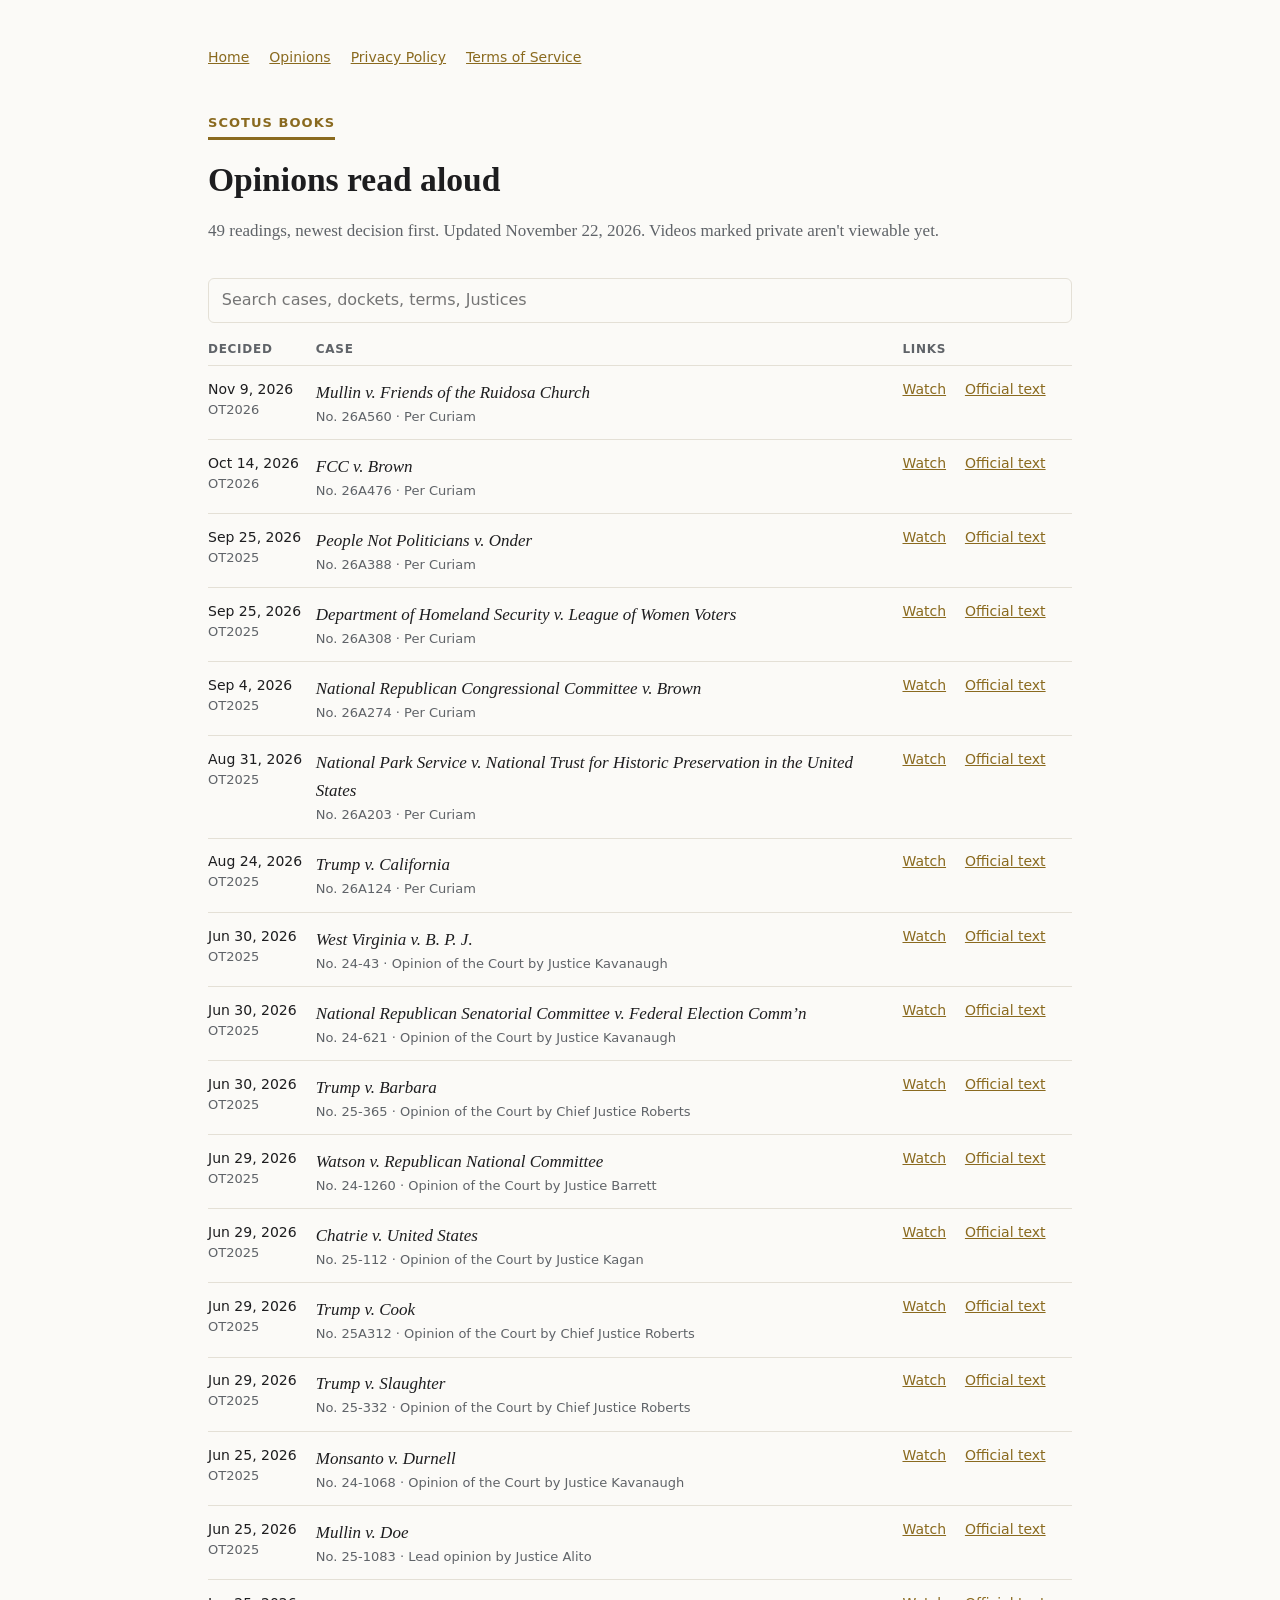
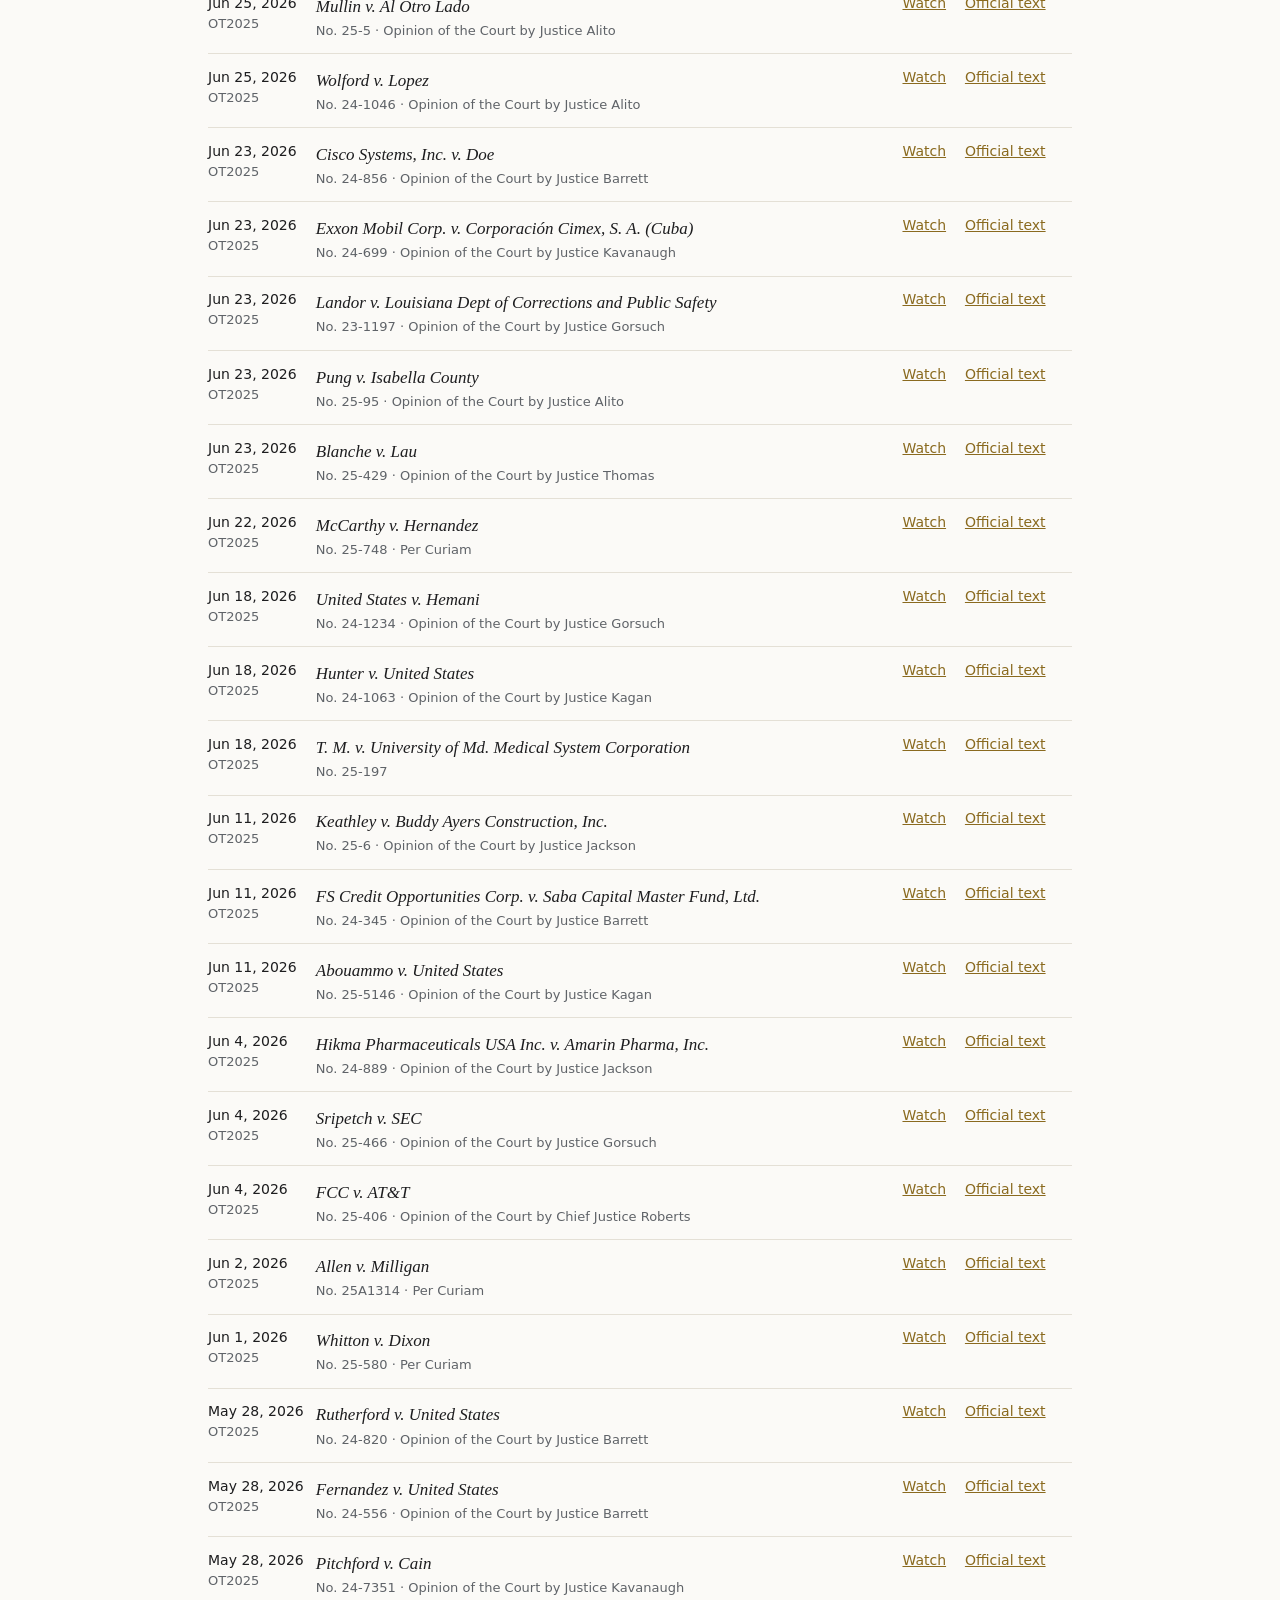
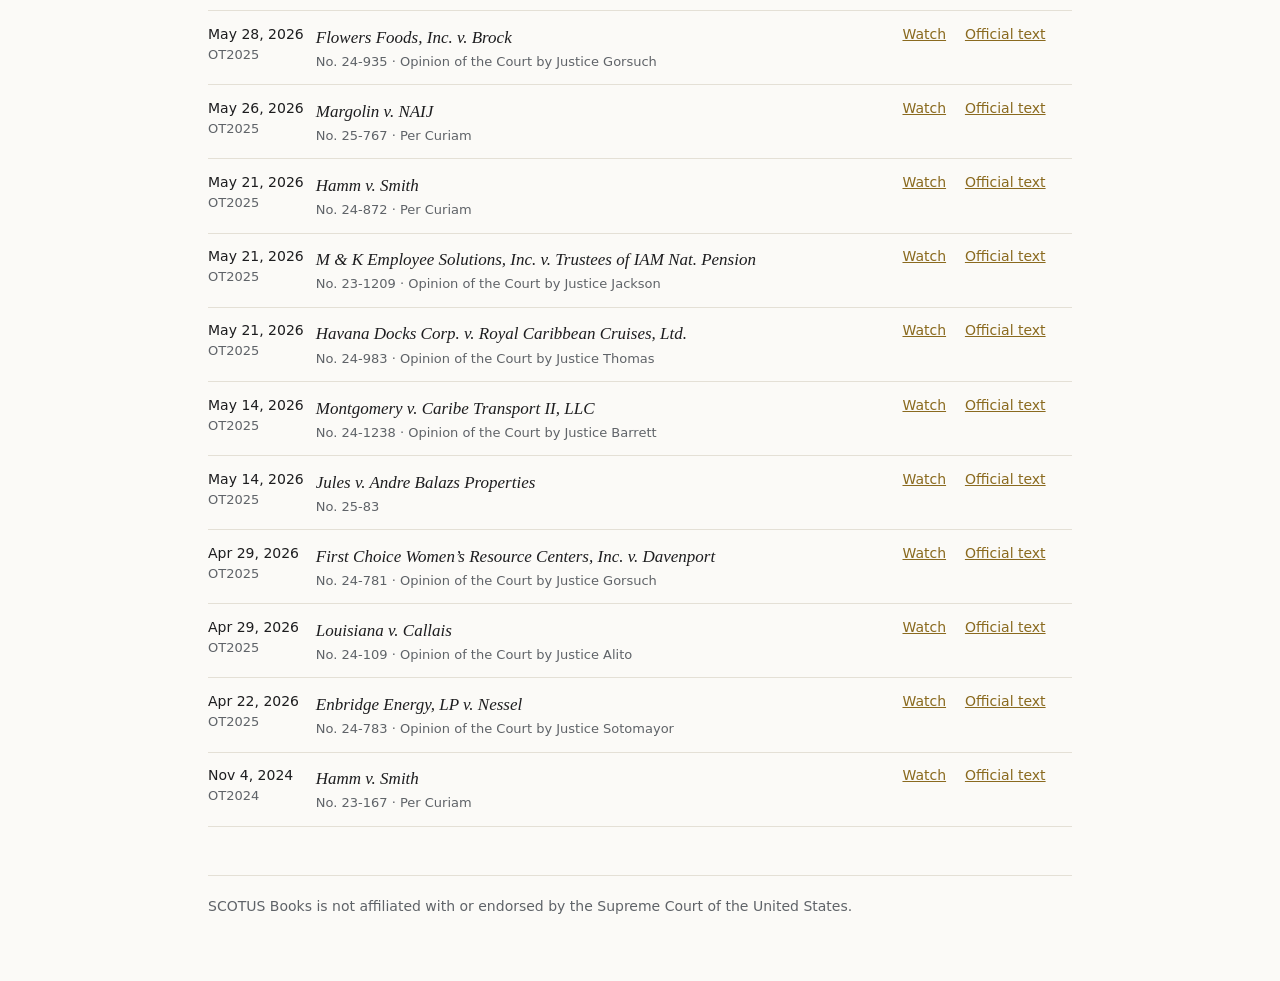
==== docs/opinions.html @ 4647b70d "Update opinions list (2026-11-22)" ====
<!doctype html>
<html lang="en">
<head>
  <meta charset="utf-8">
  <meta name="viewport" content="width=device-width, initial-scale=1">
  <title>Opinions Read Aloud</title>
  <meta name="description" content="Every Supreme Court opinion published as an audio reading, with links to the video and the official text.">
  <link rel="stylesheet" href="style.css">
</head>
<body>
<main class="wide">
  <nav><a href="./">Home</a><a href="opinions.html">Opinions</a><a href="privacy.html">Privacy Policy</a><a href="terms.html">Terms of Service</a></nav>

  <p class="kicker">SCOTUS Books</p>
  <h1>Opinions read aloud</h1>
  <p class="muted">49 readings, newest decision first. Updated November 22, 2026. Videos marked private aren't viewable yet.</p>

  <input id="filter" type="search" placeholder="Search cases, dockets, terms, Justices" aria-label="Search opinions">

  <table id="opinions">
    <thead><tr><th>Decided</th><th>Case</th><th>Links</th></tr></thead>
    <tbody>
      <tr data-search="mullin v. friends of the ruidosa church 26a560 ot2026 610/1 per curiam 2026-11-09">
        <td class="date"><time datetime="2026-11-09">Nov 9, 2026</time><span class="term">OT2026</span></td>
        <td class="case"><span class="name">Mullin v. Friends of the Ruidosa Church</span><span class="meta">No. 26A560 · Per Curiam</span></td>
        <td class="links"><a href="https://youtu.be/Aai7nM_Oc7I">Watch</a> <a href="https://www.supremecourt.gov/opinions/26pdf/26a560_onkq.pdf">Official text</a></td>
      </tr>
      <tr data-search="fcc v. brown 26a476 ot2026 610/1 per curiam 2026-10-14">
        <td class="date"><time datetime="2026-10-14">Oct 14, 2026</time><span class="term">OT2026</span></td>
        <td class="case"><span class="name">FCC v. Brown</span><span class="meta">No. 26A476 · Per Curiam</span></td>
        <td class="links"><a href="https://youtu.be/EfQoSUOuB44">Watch</a> <a href="https://www.supremecourt.gov/opinions/26pdf/26a476_k537.pdf">Official text</a></td>
      </tr>
      <tr data-search="people not politicians v. onder 26a388 ot2025 609/2 per curiam 2026-09-25">
        <td class="date"><time datetime="2026-09-25">Sep 25, 2026</time><span class="term">OT2025</span></td>
        <td class="case"><span class="name">People Not Politicians v. Onder</span><span class="meta">No. 26A388 · Per Curiam</span></td>
        <td class="links"><a href="https://youtu.be/Q2I2RlyWOzI">Watch</a> <a href="https://www.supremecourt.gov/opinions/25pdf/26a388_q86b.pdf">Official text</a></td>
      </tr>
      <tr data-search="department of homeland security v. league of women voters 26a308 ot2025 609/2 per curiam 2026-09-25">
        <td class="date"><time datetime="2026-09-25">Sep 25, 2026</time><span class="term">OT2025</span></td>
        <td class="case"><span class="name">Department of Homeland Security v. League of Women Voters</span><span class="meta">No. 26A308 · Per Curiam</span></td>
        <td class="links"><a href="https://youtu.be/9FZHUWLjnAw">Watch</a> <a href="https://www.supremecourt.gov/opinions/25pdf/26a308_pok0.pdf">Official text</a></td>
      </tr>
      <tr data-search="national republican congressional committee v. brown 26a274 ot2025 609 u.s. 1082 per curiam 2026-09-04">
        <td class="date"><time datetime="2026-09-04">Sep 4, 2026</time><span class="term">OT2025</span></td>
        <td class="case"><span class="name">National Republican Congressional Committee v. Brown</span><span class="meta">No. 26A274 · Per Curiam</span></td>
        <td class="links"><a href="https://youtu.be/LnF0c0RDZUE">Watch</a> <a href="https://www.supremecourt.gov/opinions/25pdf/609us2r71_4h25.pdf">Official text</a></td>
      </tr>
      <tr data-search="national park service v. national trust for historic preservation in the united states 26a203 ot2025 609 u.s. 1068 per curiam 2026-08-31">
        <td class="date"><time datetime="2026-08-31">Aug 31, 2026</time><span class="term">OT2025</span></td>
        <td class="case"><span class="name">National Park Service v. National Trust for Historic Preservation in the United States</span><span class="meta">No. 26A203 · Per Curiam</span></td>
        <td class="links"><a href="https://youtu.be/NryJbGoscpE">Watch</a> <a href="https://www.supremecourt.gov/opinions/25pdf/609us2r70_3e04.pdf">Official text</a></td>
      </tr>
      <tr data-search="trump v. california 26a124 ot2025 609 u.s. 1032 per curiam 2026-08-24">
        <td class="date"><time datetime="2026-08-24">Aug 24, 2026</time><span class="term">OT2025</span></td>
        <td class="case"><span class="name">Trump v. California</span><span class="meta">No. 26A124 · Per Curiam</span></td>
        <td class="links"><a href="https://youtu.be/rbmh0QRz1Ck">Watch</a> <a href="https://www.supremecourt.gov/opinions/25pdf/609us2r69_11o2.pdf">Official text</a></td>
      </tr>
      <tr data-search="west virginia v. b. p. j. 24-43 ot2025 609 u.s. 958 opinion of the court by justice kavanaugh 2026-06-30">
        <td class="date"><time datetime="2026-06-30">Jun 30, 2026</time><span class="term">OT2025</span></td>
        <td class="case"><span class="name">West Virginia v. B. P. J.</span><span class="meta">No. 24-43 · Opinion of the Court by Justice Kavanaugh</span></td>
        <td class="links"><a href="https://youtu.be/MbsThEGVS5g">Watch</a> <a href="https://www.supremecourt.gov/opinions/25pdf/609us2r68_hgci.pdf">Official text</a></td>
      </tr>
      <tr data-search="national republican senatorial committee v. federal election comm’n 24-621 ot2025 609 u.s. 908 opinion of the court by justice kavanaugh 2026-06-30">
        <td class="date"><time datetime="2026-06-30">Jun 30, 2026</time><span class="term">OT2025</span></td>
        <td class="case"><span class="name">National Republican Senatorial Committee v. Federal Election Comm’n</span><span class="meta">No. 24-621 · Opinion of the Court by Justice Kavanaugh</span></td>
        <td class="links"><a href="https://youtu.be/I8WQkRaw2l0">Watch</a> <a href="https://www.supremecourt.gov/opinions/25pdf/609us2r67_g3bi.pdf">Official text</a></td>
      </tr>
      <tr data-search="trump v. barbara 25-365 ot2025 609 u.s. 719 opinion of the court by chief justice roberts 2026-06-30">
        <td class="date"><time datetime="2026-06-30">Jun 30, 2026</time><span class="term">OT2025</span></td>
        <td class="case"><span class="name">Trump v. Barbara</span><span class="meta">No. 25-365 · Opinion of the Court by Chief Justice Roberts</span></td>
        <td class="links"><a href="https://youtu.be/oZZF3S5XCaQ">Watch</a> <a href="https://www.supremecourt.gov/opinions/25pdf/609us2r66_o7kq.pdf">Official text</a></td>
      </tr>
      <tr data-search="watson v. republican national committee 24-1260 ot2025 609 u.s. 672 opinion of the court by justice barrett 2026-06-29">
        <td class="date"><time datetime="2026-06-29">Jun 29, 2026</time><span class="term">OT2025</span></td>
        <td class="case"><span class="name">Watson v. Republican National Committee</span><span class="meta">No. 24-1260 · Opinion of the Court by Justice Barrett</span></td>
        <td class="links"><a href="https://youtu.be/6rjc4pwj4j4">Watch</a> <a href="https://www.supremecourt.gov/opinions/25pdf/609us2r65_g314.pdf">Official text</a></td>
      </tr>
      <tr data-search="chatrie v. united states 25-112 ot2025 609 u.s. 605 opinion of the court by justice kagan 2026-06-29">
        <td class="date"><time datetime="2026-06-29">Jun 29, 2026</time><span class="term">OT2025</span></td>
        <td class="case"><span class="name">Chatrie v. United States</span><span class="meta">No. 25-112 · Opinion of the Court by Justice Kagan</span></td>
        <td class="links"><a href="https://youtu.be/yuFKiR3M9ZA">Watch</a> <a href="https://www.supremecourt.gov/opinions/25pdf/609us2r64_7mio.pdf">Official text</a></td>
      </tr>
      <tr data-search="trump v. cook 25a312 ot2025 609 u.s. 528 opinion of the court by chief justice roberts 2026-06-29">
        <td class="date"><time datetime="2026-06-29">Jun 29, 2026</time><span class="term">OT2025</span></td>
        <td class="case"><span class="name">Trump v. Cook</span><span class="meta">No. 25A312 · Opinion of the Court by Chief Justice Roberts</span></td>
        <td class="links"><a href="https://youtu.be/OXmI9TuE4Xs">Watch</a> <a href="https://www.supremecourt.gov/opinions/25pdf/609us2r63_e2pg.pdf">Official text</a></td>
      </tr>
      <tr data-search="trump v. slaughter 25-332 ot2025 609 u.s. 422 opinion of the court by chief justice roberts 2026-06-29">
        <td class="date"><time datetime="2026-06-29">Jun 29, 2026</time><span class="term">OT2025</span></td>
        <td class="case"><span class="name">Trump v. Slaughter</span><span class="meta">No. 25-332 · Opinion of the Court by Chief Justice Roberts</span></td>
        <td class="links"><a href="https://youtu.be/hicDVevrNSE">Watch</a> <a href="https://www.supremecourt.gov/opinions/25pdf/609us2r62_g314.pdf">Official text</a></td>
      </tr>
      <tr data-search="monsanto v. durnell 24-1068 ot2025 609 u.s. 371 opinion of the court by justice kavanaugh 2026-06-25">
        <td class="date"><time datetime="2026-06-25">Jun 25, 2026</time><span class="term">OT2025</span></td>
        <td class="case"><span class="name">Monsanto v. Durnell</span><span class="meta">No. 24-1068 · Opinion of the Court by Justice Kavanaugh</span></td>
        <td class="links"><a href="https://youtu.be/OLQJXNUkPns">Watch</a> <a href="https://www.supremecourt.gov/opinions/25pdf/609us1r61_3314.pdf">Official text</a></td>
      </tr>
      <tr data-search="mullin v. doe 25-1083 ot2025 609 u.s. 324 lead opinion by justice alito 2026-06-25">
        <td class="date"><time datetime="2026-06-25">Jun 25, 2026</time><span class="term">OT2025</span></td>
        <td class="case"><span class="name">Mullin v. Doe</span><span class="meta">No. 25-1083 · Lead opinion by Justice Alito</span></td>
        <td class="links"><a href="https://youtu.be/V47eWHy1IqU">Watch</a> <a href="https://www.supremecourt.gov/opinions/25pdf/609us1r60_7mip.pdf">Official text</a></td>
      </tr>
      <tr data-search="mullin v. al otro lado 25-5 ot2025 609 u.s. 258 opinion of the court by justice alito 2026-06-25">
        <td class="date"><time datetime="2026-06-25">Jun 25, 2026</time><span class="term">OT2025</span></td>
        <td class="case"><span class="name">Mullin v. Al Otro Lado</span><span class="meta">No. 25-5 · Opinion of the Court by Justice Alito</span></td>
        <td class="links"><a href="https://youtu.be/MFvcVIIYZIw">Watch</a> <a href="https://www.supremecourt.gov/opinions/25pdf/609us1r59_kjfl.pdf">Official text</a></td>
      </tr>
      <tr data-search="wolford v. lopez 24-1046 ot2025 609 u.s. 185 opinion of the court by justice alito 2026-06-25">
        <td class="date"><time datetime="2026-06-25">Jun 25, 2026</time><span class="term">OT2025</span></td>
        <td class="case"><span class="name">Wolford v. Lopez</span><span class="meta">No. 24-1046 · Opinion of the Court by Justice Alito</span></td>
        <td class="links"><a href="https://youtu.be/bTrY1IVps4g">Watch</a> <a href="https://www.supremecourt.gov/opinions/25pdf/609us1r58_a8cf.pdf">Official text</a></td>
      </tr>
      <tr data-search="cisco systems, inc. v. doe 24-856 ot2025 609 u.s. 141 opinion of the court by justice barrett 2026-06-23">
        <td class="date"><time datetime="2026-06-23">Jun 23, 2026</time><span class="term">OT2025</span></td>
        <td class="case"><span class="name">Cisco Systems, Inc. v. Doe</span><span class="meta">No. 24-856 · Opinion of the Court by Justice Barrett</span></td>
        <td class="links"><a href="https://youtu.be/Hdx4ljJsccg">Watch</a> <a href="https://www.supremecourt.gov/opinions/25pdf/609us1r57_db8e.pdf">Official text</a></td>
      </tr>
      <tr data-search="exxon mobil corp. v. corporación cimex, s. a. (cuba) 24-699 ot2025 609 u.s. 108 opinion of the court by justice kavanaugh 2026-06-23">
        <td class="date"><time datetime="2026-06-23">Jun 23, 2026</time><span class="term">OT2025</span></td>
        <td class="case"><span class="name">Exxon Mobil Corp. v. Corporación Cimex, S. A. (Cuba)</span><span class="meta">No. 24-699 · Opinion of the Court by Justice Kavanaugh</span></td>
        <td class="links"><a href="https://youtu.be/6dJl75MdWeY">Watch</a> <a href="https://www.supremecourt.gov/opinions/25pdf/609us1r56_3e04.pdf">Official text</a></td>
      </tr>
      <tr data-search="landor v. louisiana dept of corrections and public safety 23-1197 ot2025 609 u.s. 59 opinion of the court by justice gorsuch 2026-06-23">
        <td class="date"><time datetime="2026-06-23">Jun 23, 2026</time><span class="term">OT2025</span></td>
        <td class="case"><span class="name">Landor v. Louisiana Dept of Corrections and Public Safety</span><span class="meta">No. 23-1197 · Opinion of the Court by Justice Gorsuch</span></td>
        <td class="links"><a href="https://youtu.be/8dGxEZwl8TI">Watch</a> <a href="https://www.supremecourt.gov/opinions/25pdf/609us1r55_h315.pdf">Official text</a></td>
      </tr>
      <tr data-search="pung v. isabella county 25-95 ot2025 609 u.s. 30 opinion of the court by justice alito 2026-06-23">
        <td class="date"><time datetime="2026-06-23">Jun 23, 2026</time><span class="term">OT2025</span></td>
        <td class="case"><span class="name">Pung v. Isabella County</span><span class="meta">No. 25-95 · Opinion of the Court by Justice Alito</span></td>
        <td class="links"><a href="https://youtu.be/oOC27tGKTGI">Watch</a> <a href="https://www.supremecourt.gov/opinions/25pdf/609us1r54_d18e.pdf">Official text</a></td>
      </tr>
      <tr data-search="blanche v. lau 25-429 ot2025 609 u.s. 1 opinion of the court by justice thomas 2026-06-23">
        <td class="date"><time datetime="2026-06-23">Jun 23, 2026</time><span class="term">OT2025</span></td>
        <td class="case"><span class="name">Blanche v. Lau</span><span class="meta">No. 25-429 · Opinion of the Court by Justice Thomas</span></td>
        <td class="links"><a href="https://youtu.be/9uGRuLi4h9Y">Watch</a> <a href="https://www.supremecourt.gov/opinions/25pdf/609us1r53_i4dk.pdf">Official text</a></td>
      </tr>
      <tr data-search="mccarthy v. hernandez 25-748 ot2025 608 u.s. 809 per curiam 2026-06-22">
        <td class="date"><time datetime="2026-06-22">Jun 22, 2026</time><span class="term">OT2025</span></td>
        <td class="case"><span class="name">McCarthy v. Hernandez</span><span class="meta">No. 25-748 · Per Curiam</span></td>
        <td class="links"><a href="https://youtu.be/zE6LrdT_3Vg">Watch</a> <a href="https://www.supremecourt.gov/opinions/25pdf/608us2r52_k5fm.pdf">Official text</a></td>
      </tr>
      <tr data-search="united states v. hemani 24-1234 ot2025 608 u.s. 772 opinion of the court by justice gorsuch 2026-06-18">
        <td class="date"><time datetime="2026-06-18">Jun 18, 2026</time><span class="term">OT2025</span></td>
        <td class="case"><span class="name">United States v. Hemani</span><span class="meta">No. 24-1234 · Opinion of the Court by Justice Gorsuch</span></td>
        <td class="links"><a href="https://youtu.be/6wGLlPryais">Watch</a> <a href="https://www.supremecourt.gov/opinions/25pdf/608us2r51_k4lo.pdf">Official text</a></td>
      </tr>
      <tr data-search="hunter v. united states 24-1063 ot2025 608 u.s. 713 opinion of the court by justice kagan 2026-06-18">
        <td class="date"><time datetime="2026-06-18">Jun 18, 2026</time><span class="term">OT2025</span></td>
        <td class="case"><span class="name">Hunter v. United States</span><span class="meta">No. 24-1063 · Opinion of the Court by Justice Kagan</span></td>
        <td class="links"><a href="https://youtu.be/tiRw9IVCVVE">Watch</a> <a href="https://www.supremecourt.gov/opinions/25pdf/608us2r50_lkgn.pdf">Official text</a></td>
      </tr>
      <tr data-search="t. m. v. university of md. medical system corporation 25-197 ot2025 608 u.s. 668  2026-06-18">
        <td class="date"><time datetime="2026-06-18">Jun 18, 2026</time><span class="term">OT2025</span></td>
        <td class="case"><span class="name">T. M. v. University of Md. Medical System Corporation</span><span class="meta">No. 25-197</span></td>
        <td class="links"><a href="https://youtu.be/PfYITk61ZrM">Watch</a> <a href="https://www.supremecourt.gov/opinions/25pdf/608us2r49_mlho.pdf">Official text</a></td>
      </tr>
      <tr data-search="keathley v. buddy ayers construction, inc. 25-6 ot2025 608 u.s. 647 opinion of the court by justice jackson 2026-06-11">
        <td class="date"><time datetime="2026-06-11">Jun 11, 2026</time><span class="term">OT2025</span></td>
        <td class="case"><span class="name">Keathley v. Buddy Ayers Construction, Inc.</span><span class="meta">No. 25-6 · Opinion of the Court by Justice Jackson</span></td>
        <td class="links"><a href="https://youtu.be/1dGJo9yx82Q">Watch</a> <a href="https://www.supremecourt.gov/opinions/25pdf/608us2r48_k53m.pdf">Official text</a></td>
      </tr>
      <tr data-search="fs credit opportunities corp. v. saba capital master fund, ltd. 24-345 ot2025 608 u.s. 608 opinion of the court by justice barrett 2026-06-11">
        <td class="date"><time datetime="2026-06-11">Jun 11, 2026</time><span class="term">OT2025</span></td>
        <td class="case"><span class="name">FS Credit Opportunities Corp. v. Saba Capital Master Fund, Ltd.</span><span class="meta">No. 24-345 · Opinion of the Court by Justice Barrett</span></td>
        <td class="links"><a href="https://youtu.be/1H80l6gSlMM">Watch</a> <a href="https://www.supremecourt.gov/opinions/25pdf/608us2r47_m64o.pdf">Official text</a></td>
      </tr>
      <tr data-search="abouammo v. united states 25-5146 ot2025 608 u.s. 597 opinion of the court by justice kagan 2026-06-11">
        <td class="date"><time datetime="2026-06-11">Jun 11, 2026</time><span class="term">OT2025</span></td>
        <td class="case"><span class="name">Abouammo v. United States</span><span class="meta">No. 25-5146 · Opinion of the Court by Justice Kagan</span></td>
        <td class="links"><a href="https://youtu.be/5D7GafnQOrQ">Watch</a> <a href="https://www.supremecourt.gov/opinions/25pdf/608us2r46_2c8f.pdf">Official text</a></td>
      </tr>
      <tr data-search="hikma pharmaceuticals usa inc. v. amarin pharma, inc. 24-889 ot2025 608 u.s. 580 opinion of the court by justice jackson 2026-06-04">
        <td class="date"><time datetime="2026-06-04">Jun 4, 2026</time><span class="term">OT2025</span></td>
        <td class="case"><span class="name">Hikma Pharmaceuticals USA Inc. v. Amarin Pharma, Inc.</span><span class="meta">No. 24-889 · Opinion of the Court by Justice Jackson</span></td>
        <td class="links"><a href="https://youtu.be/ryAtWZRdBuM">Watch</a> <a href="https://www.supremecourt.gov/opinions/25pdf/608us2r45_i4dk.pdf">Official text</a></td>
      </tr>
      <tr data-search="sripetch v. sec 25-466 ot2025 608 u.s. 555 opinion of the court by justice gorsuch 2026-06-04">
        <td class="date"><time datetime="2026-06-04">Jun 4, 2026</time><span class="term">OT2025</span></td>
        <td class="case"><span class="name">Sripetch v. SEC</span><span class="meta">No. 25-466 · Opinion of the Court by Justice Gorsuch</span></td>
        <td class="links"><a href="https://youtu.be/qu2kzanui_I">Watch</a> <a href="https://www.supremecourt.gov/opinions/25pdf/608us2r44_j42l.pdf">Official text</a></td>
      </tr>
      <tr data-search="fcc v. at&amp;t 25-406 ot2025 608 u.s. 531 opinion of the court by chief justice roberts 2026-06-04">
        <td class="date"><time datetime="2026-06-04">Jun 4, 2026</time><span class="term">OT2025</span></td>
        <td class="case"><span class="name">FCC v. AT&amp;T</span><span class="meta">No. 25-406 · Opinion of the Court by Chief Justice Roberts</span></td>
        <td class="links"><a href="https://youtu.be/FgHtmkUUETI">Watch</a> <a href="https://www.supremecourt.gov/opinions/25pdf/608us2r43_m648.pdf">Official text</a></td>
      </tr>
      <tr data-search="allen v. milligan 25a1314 ot2025 608 u.s. 511 per curiam 2026-06-02">
        <td class="date"><time datetime="2026-06-02">Jun 2, 2026</time><span class="term">OT2025</span></td>
        <td class="case"><span class="name">Allen v. Milligan</span><span class="meta">No. 25A1314 · Per Curiam</span></td>
        <td class="links"><a href="https://youtu.be/AuZhmwIH0Zo">Watch</a> <a href="https://www.supremecourt.gov/opinions/25pdf/608us2r42_q8l1.pdf">Official text</a></td>
      </tr>
      <tr data-search="whitton v. dixon 25-580 ot2025 608 u.s. 493 per curiam 2026-06-01">
        <td class="date"><time datetime="2026-06-01">Jun 1, 2026</time><span class="term">OT2025</span></td>
        <td class="case"><span class="name">Whitton v. Dixon</span><span class="meta">No. 25-580 · Per Curiam</span></td>
        <td class="links"><a href="https://youtu.be/w15L_CEfq0k">Watch</a> <a href="https://www.supremecourt.gov/opinions/25pdf/608us2r41_4gc5.pdf">Official text</a></td>
      </tr>
      <tr data-search="rutherford v. united states 24-820 ot2025 608 u.s. 454 opinion of the court by justice barrett 2026-05-28">
        <td class="date"><time datetime="2026-05-28">May 28, 2026</time><span class="term">OT2025</span></td>
        <td class="case"><span class="name">Rutherford v. United States</span><span class="meta">No. 24-820 · Opinion of the Court by Justice Barrett</span></td>
        <td class="links"><a href="https://youtu.be/1iXlchj4bvc">Watch</a> <a href="https://www.supremecourt.gov/opinions/25pdf/608us2r40_o7kq.pdf">Official text</a></td>
      </tr>
      <tr data-search="fernandez v. united states 24-556 ot2025 608 u.s. 411 opinion of the court by justice barrett 2026-05-28">
        <td class="date"><time datetime="2026-05-28">May 28, 2026</time><span class="term">OT2025</span></td>
        <td class="case"><span class="name">Fernandez v. United States</span><span class="meta">No. 24-556 · Opinion of the Court by Justice Barrett</span></td>
        <td class="links"><a href="https://youtu.be/d0qPK4JfI3c">Watch</a> <a href="https://www.supremecourt.gov/opinions/25pdf/608us2r39_5iek.pdf">Official text</a></td>
      </tr>
      <tr data-search="pitchford v. cain 24-7351 ot2025 608 u.s. 391 opinion of the court by justice kavanaugh 2026-05-28">
        <td class="date"><time datetime="2026-05-28">May 28, 2026</time><span class="term">OT2025</span></td>
        <td class="case"><span class="name">Pitchford v. Cain</span><span class="meta">No. 24-7351 · Opinion of the Court by Justice Kavanaugh</span></td>
        <td class="links"><a href="https://youtu.be/PBaTz0K8JcM">Watch</a> <a href="https://www.supremecourt.gov/opinions/25pdf/608us2r38_l53m.pdf">Official text</a></td>
      </tr>
      <tr data-search="flowers foods, inc. v. brock 24-935 ot2025 608 u.s. 380 opinion of the court by justice gorsuch 2026-05-28">
        <td class="date"><time datetime="2026-05-28">May 28, 2026</time><span class="term">OT2025</span></td>
        <td class="case"><span class="name">Flowers Foods, Inc. v. Brock</span><span class="meta">No. 24-935 · Opinion of the Court by Justice Gorsuch</span></td>
        <td class="links"><a href="https://youtu.be/dg5JKdgLvSg">Watch</a> <a href="https://www.supremecourt.gov/opinions/25pdf/608us2r37_i425.pdf">Official text</a></td>
      </tr>
      <tr data-search="margolin v. naij 25-767 ot2025 608 u.s. 339 per curiam 2026-05-26">
        <td class="date"><time datetime="2026-05-26">May 26, 2026</time><span class="term">OT2025</span></td>
        <td class="case"><span class="name">Margolin v. NAIJ</span><span class="meta">No. 25-767 · Per Curiam</span></td>
        <td class="links"><a href="https://youtu.be/rLlHcxetFTg">Watch</a> <a href="https://www.supremecourt.gov/opinions/25pdf/608us1r36_n758.pdf">Official text</a></td>
      </tr>
      <tr data-search="hamm v. smith 24-872 ot2025 608 u.s 278 per curiam 2026-05-21">
        <td class="date"><time datetime="2026-05-21">May 21, 2026</time><span class="term">OT2025</span></td>
        <td class="case"><span class="name">Hamm v. Smith</span><span class="meta">No. 24-872 · Per Curiam</span></td>
        <td class="links"><a href="https://youtu.be/RdQM_rAD0Ww">Watch</a> <a href="https://www.supremecourt.gov/opinions/25pdf/608us1r35_j4el.pdf">Official text</a></td>
      </tr>
      <tr data-search="m &amp; k employee solutions, inc. v. trustees of iam nat. pension 23-1209 ot2025 608 u.s. 264 opinion of the court by justice jackson 2026-05-21">
        <td class="date"><time datetime="2026-05-21">May 21, 2026</time><span class="term">OT2025</span></td>
        <td class="case"><span class="name">M &amp; K Employee Solutions, Inc. v. Trustees of IAM Nat. Pension</span><span class="meta">No. 23-1209 · Opinion of the Court by Justice Jackson</span></td>
        <td class="links"><a href="https://youtu.be/PkS1PVcoPes">Watch</a> <a href="https://www.supremecourt.gov/opinions/25pdf/608us1r34_f2bh.pdf">Official text</a></td>
      </tr>
      <tr data-search="havana docks corp. v. royal caribbean cruises, ltd. 24-983 ot2025 608 u.s. 235 opinion of the court by justice thomas 2026-05-21">
        <td class="date"><time datetime="2026-05-21">May 21, 2026</time><span class="term">OT2025</span></td>
        <td class="case"><span class="name">Havana Docks Corp. v. Royal Caribbean Cruises, Ltd.</span><span class="meta">No. 24-983 · Opinion of the Court by Justice Thomas</span></td>
        <td class="links"><a href="https://youtu.be/0zX_6bK_QEE">Watch</a> <a href="https://www.supremecourt.gov/opinions/25pdf/608us1r33_fcgj.pdf">Official text</a></td>
      </tr>
      <tr data-search="montgomery v. caribe transport ii, llc 24-1238 ot2025 608 u.s. 219 opinion of the court by justice barrett 2026-05-14">
        <td class="date"><time datetime="2026-05-14">May 14, 2026</time><span class="term">OT2025</span></td>
        <td class="case"><span class="name">Montgomery v. Caribe Transport II, LLC</span><span class="meta">No. 24-1238 · Opinion of the Court by Justice Barrett</span></td>
        <td class="links"><a href="https://youtu.be/_oHNI4gA6fc">Watch</a> <a href="https://www.supremecourt.gov/opinions/25pdf/608us1r32_g3bi.pdf">Official text</a></td>
      </tr>
      <tr data-search="jules v. andre balazs properties 25-83 ot2025 608 u.s. 200  2026-05-14">
        <td class="date"><time datetime="2026-05-14">May 14, 2026</time><span class="term">OT2025</span></td>
        <td class="case"><span class="name">Jules v. Andre Balazs Properties</span><span class="meta">No. 25-83</span></td>
        <td class="links"><a href="https://youtu.be/wP4-HXMW_cQ">Watch</a> <a href="https://www.supremecourt.gov/opinions/25pdf/608us1r31_8759.pdf">Official text</a></td>
      </tr>
      <tr data-search="first choice women’s resource centers, inc. v. davenport 24-781 ot2025 608 u.s. 174 opinion of the court by justice gorsuch 2026-04-29">
        <td class="date"><time datetime="2026-04-29">Apr 29, 2026</time><span class="term">OT2025</span></td>
        <td class="case"><span class="name">First Choice Women’s Resource Centers, Inc. v. Davenport</span><span class="meta">No. 24-781 · Opinion of the Court by Justice Gorsuch</span></td>
        <td class="links"><a href="https://youtu.be/YljTHSU0qdU">Watch</a> <a href="https://www.supremecourt.gov/opinions/25pdf/608us1r30_3f14.pdf">Official text</a></td>
      </tr>
      <tr data-search="louisiana v. callais 24-109 ot2025 608 u.s. 85 opinion of the court by justice alito 2026-04-29">
        <td class="date"><time datetime="2026-04-29">Apr 29, 2026</time><span class="term">OT2025</span></td>
        <td class="case"><span class="name">Louisiana v. Callais</span><span class="meta">No. 24-109 · Opinion of the Court by Justice Alito</span></td>
        <td class="links"><a href="https://youtu.be/4ExcRJLcBCo">Watch</a> <a href="https://www.supremecourt.gov/opinions/25pdf/608us1r29_n648.pdf">Official text</a></td>
      </tr>
      <tr data-search="enbridge energy, lp v. nessel 24-783 ot2025 608 u.s. 67 opinion of the court by justice sotomayor 2026-04-22">
        <td class="date"><time datetime="2026-04-22">Apr 22, 2026</time><span class="term">OT2025</span></td>
        <td class="case"><span class="name">Enbridge Energy, LP v. Nessel</span><span class="meta">No. 24-783 · Opinion of the Court by Justice Sotomayor</span></td>
        <td class="links"><a href="https://youtu.be/u8Y-1Q6A9Kw">Watch</a> <a href="https://www.supremecourt.gov/opinions/25pdf/608us1r28_i4dk.pdf">Official text</a></td>
      </tr>
      <tr data-search="hamm v. smith 23-167 ot2024 604 u.s. 1 per curiam 2024-11-04">
        <td class="date"><time datetime="2024-11-04">Nov 4, 2024</time><span class="term">OT2024</span></td>
        <td class="case"><span class="name">Hamm v. Smith</span><span class="meta">No. 23-167 · Per Curiam</span></td>
        <td class="links"><a href="https://youtu.be/jmUTX3gB85s">Watch</a> <a href="https://www.supremecourt.gov/opinions/24pdf/604us1r01_2dq3.pdf">Official text</a></td>
      </tr>
    </tbody>
  </table>
  <p id="none" class="muted" hidden>No opinions match that search.</p>

  <footer>SCOTUS Books is not affiliated with or endorsed by the Supreme Court of the United States.</footer>
</main>
<script>
  const input = document.getElementById("filter");
  const rows = [...document.querySelectorAll("#opinions tbody tr[data-search]")];
  input.addEventListener("input", () => {
    const words = input.value.toLowerCase().split(/\s+/).filter(Boolean);
    let shown = 0;
    for (const row of rows) {
      const hit = words.every(w => row.dataset.search.includes(w));
      row.hidden = !hit;
      shown += hit;
    }
    document.getElementById("none").hidden = shown > 0 || rows.length === 0;
  });
</script>
</body>
</html>
---- docs/style.css ----
:root {
  --bg: #fbfaf7;
  --fg: #1d1d1f;
  --muted: #5f6368;
  --accent: #8a6a1f;
  --rule: #e4e0d6;
}
@media (prefers-color-scheme: dark) {
  :root {
    --bg: #10182b;
    --fg: #f3efe6;
    --muted: #a9b0c0;
    --accent: #c8a24a;
    --rule: #26304a;
  }
}
* { box-sizing: border-box; }
body {
  margin: 0;
  background: var(--bg);
  color: var(--fg);
  font: 17px/1.65 Georgia, "Noto Serif", serif;
}
main { max-width: 42rem; margin: 0 auto; padding: 3rem 16px 4rem; }
nav { font: 14px/1.4 system-ui, sans-serif; margin-bottom: 2.5rem; }
nav a { margin-right: 1.25rem; white-space: nowrap; display: inline-block; }
.kicker {
  font: 600 13px/1 system-ui, sans-serif;
  letter-spacing: .08em;
  text-transform: uppercase;
  color: var(--accent);
  border-bottom: 3px solid var(--accent);
  display: inline-block;
  padding-bottom: .5rem;
  margin: 0 0 1.25rem;
}
h1 { font-size: 2.1rem; line-height: 1.2; margin: 0 0 1rem; }
h2 { font-size: 1.2rem; margin: 2.25rem 0 .5rem; }
p, li { color: var(--fg); }
.muted { color: var(--muted); }
a { color: var(--accent); }
footer {
  margin-top: 3rem;
  padding-top: 1.25rem;
  border-top: 1px solid var(--rule);
  font: 14px/1.5 system-ui, sans-serif;
  color: var(--muted);
}

/* opinions list */
main.wide { max-width: 56rem; }
input[type="search"] {
  width: 100%;
  font: 16px/1.4 system-ui, sans-serif;
  padding: .65rem .8rem;
  margin: 1rem 0 1.25rem;
  color: var(--fg);
  background: transparent;
  border: 1px solid var(--rule);
  border-radius: 6px;
}
input[type="search"]:focus { outline: 2px solid var(--accent); outline-offset: 1px; }
table { width: 100%; border-collapse: collapse; }
th {
  text-align: left;
  font: 600 12px/1 system-ui, sans-serif;
  letter-spacing: .06em;
  text-transform: uppercase;
  color: var(--muted);
  padding: 0 .75rem .6rem 0;
  border-bottom: 1px solid var(--rule);
}
td { padding: .8rem .75rem .8rem 0; border-bottom: 1px solid var(--rule); vertical-align: top; }
td.date { white-space: nowrap; font: 14px/1.5 system-ui, sans-serif; }
td .term, td .meta { display: block; color: var(--muted); font: 13px/1.5 system-ui, sans-serif; }
td .name { font-style: italic; }
td.links { white-space: nowrap; font: 14px/1.5 system-ui, sans-serif; }
td.links a { margin-right: .9rem; }
.badge {
  font: 600 11px/1 system-ui, sans-serif;
  text-transform: uppercase;
  letter-spacing: .05em;
  color: var(--muted);
  border: 1px solid var(--rule);
  border-radius: 4px;
  padding: .15rem .35rem;
  margin: 0 .9rem 0 -.5rem;
}
@media (max-width: 640px) {
  thead { display: none; }
  table, tbody, tr, td { display: block; width: 100%; }
  tr { padding: .8rem 0; border-bottom: 1px solid var(--rule); }
  td { border: 0; padding: .1rem 0; }
  td.date .term { display: inline; margin-left: .5rem; }
  td.links { margin-top: .35rem; }
}
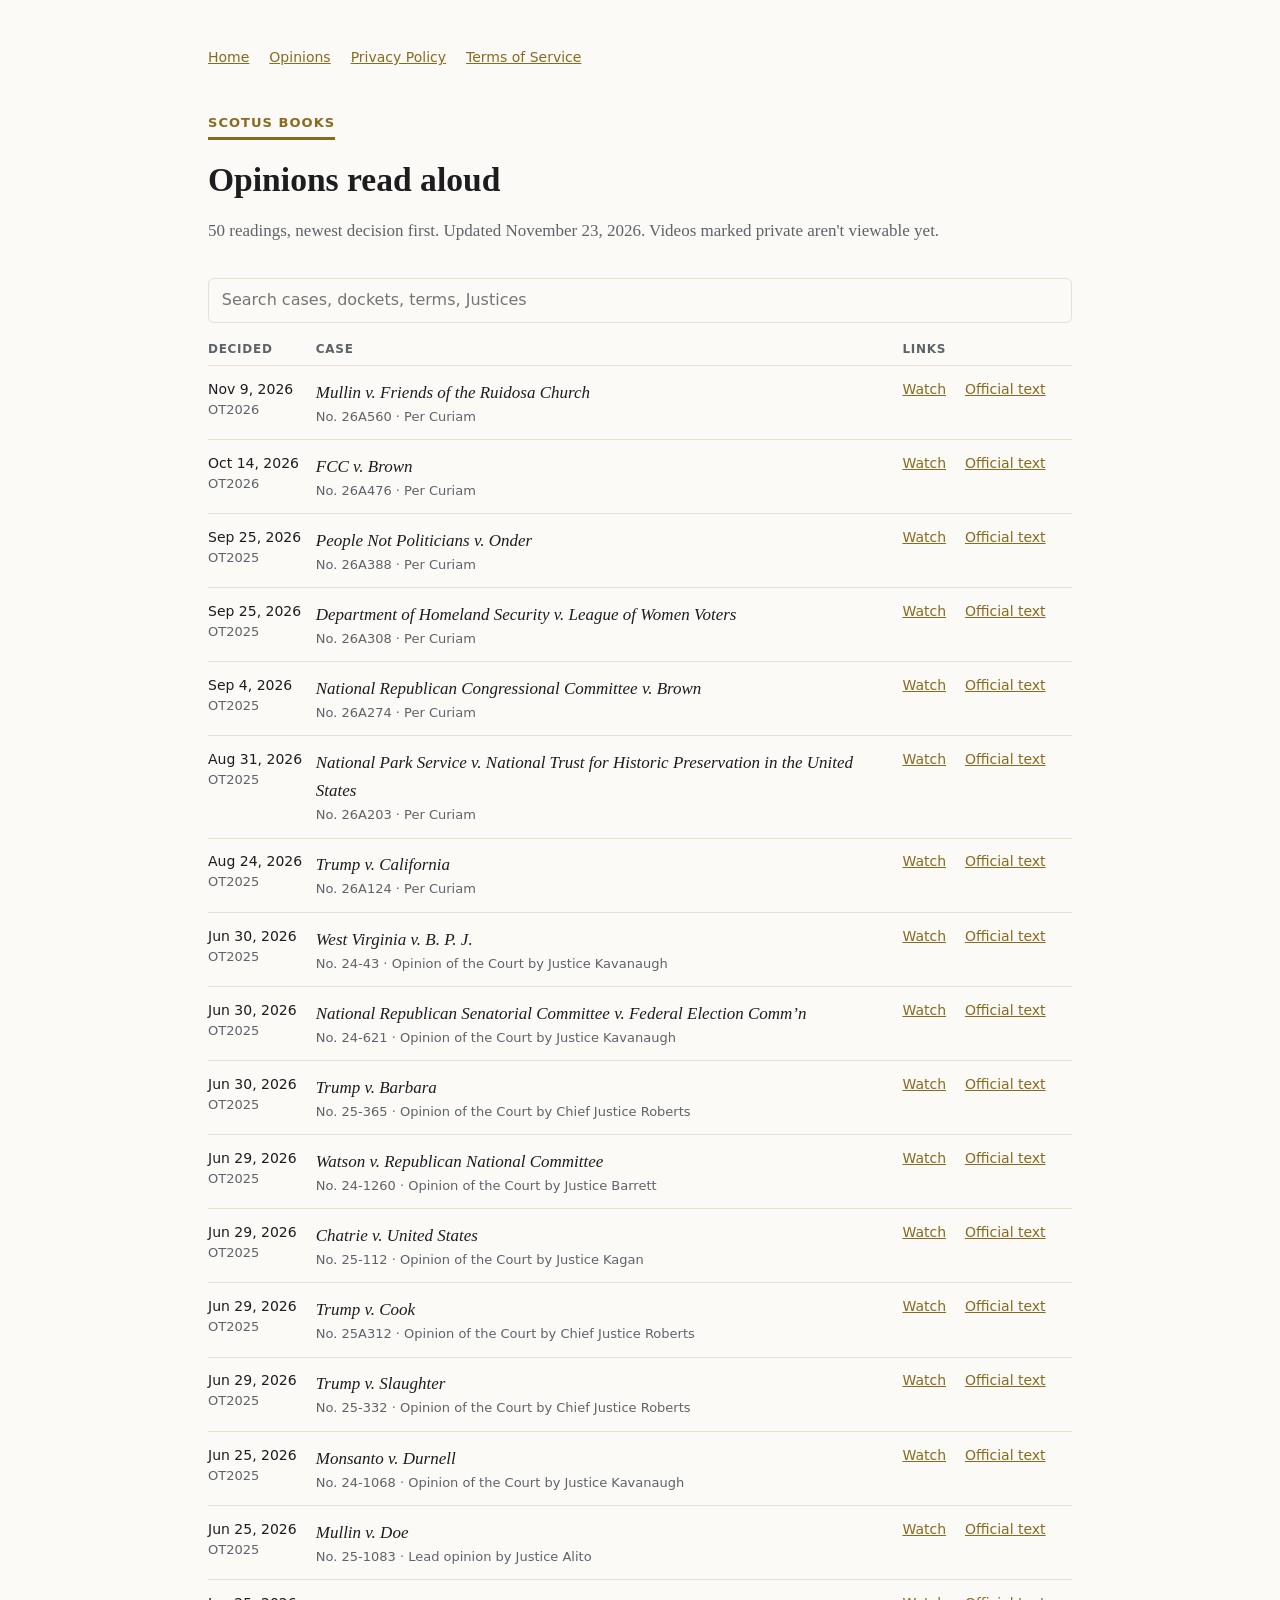
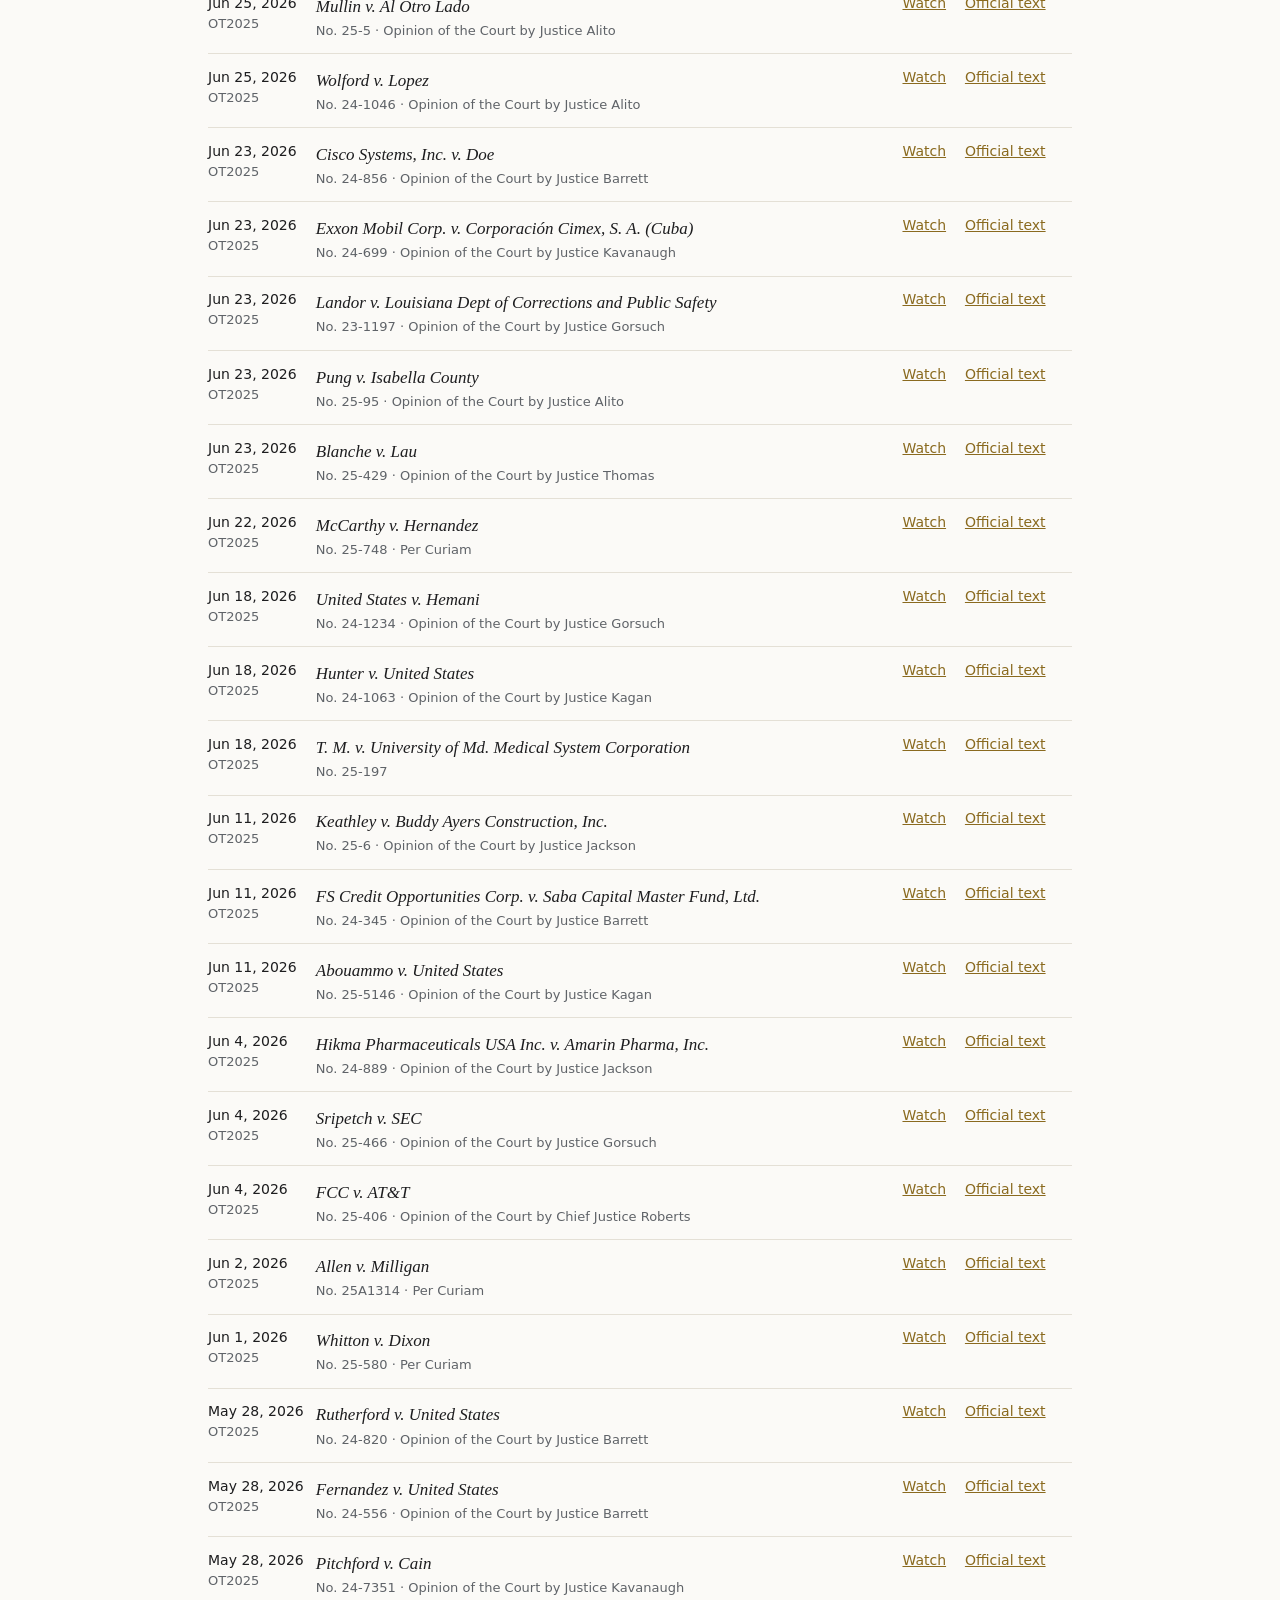
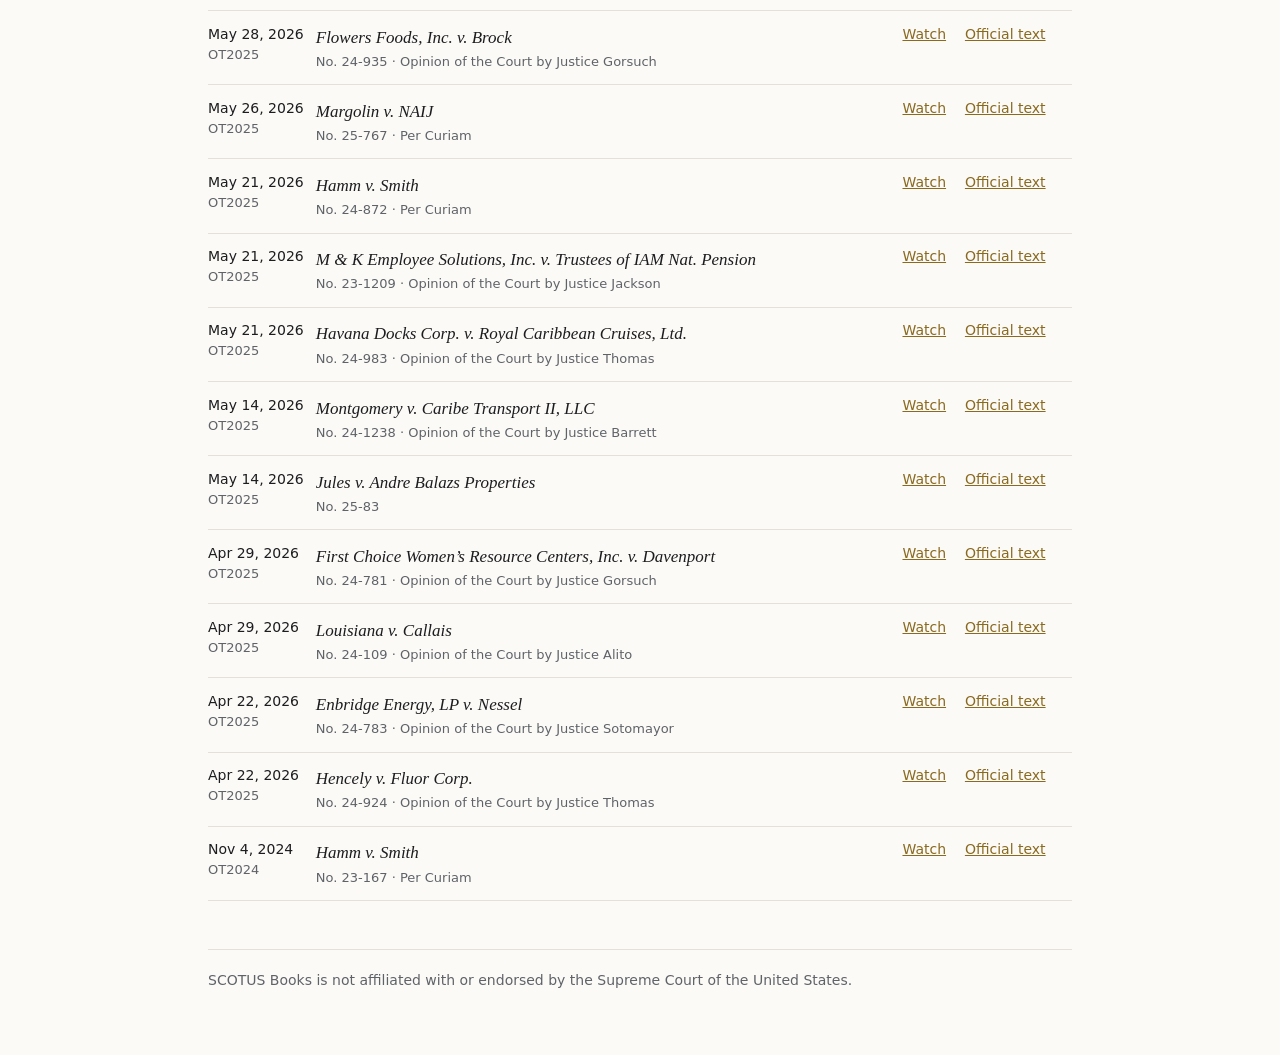
==== commit 1d697894: "Update opinions list (2026-11-23)" ====
--- a/docs/opinions.html
+++ b/docs/opinions.html
@@ -13,7 +13,7 @@
 
   <p class="kicker">SCOTUS Books</p>
   <h1>Opinions read aloud</h1>
-  <p class="muted">49 readings, newest decision first. Updated November 22, 2026. Videos marked private aren't viewable yet.</p>
+  <p class="muted">50 readings, newest decision first. Updated November 23, 2026. Videos marked private aren't viewable yet.</p>
 
   <input id="filter" type="search" placeholder="Search cases, dockets, terms, Justices" aria-label="Search opinions">
 
@@ -259,6 +259,11 @@
         <td class="date"><time datetime="2026-04-22">Apr 22, 2026</time><span class="term">OT2025</span></td>
         <td class="case"><span class="name">Enbridge Energy, LP v. Nessel</span><span class="meta">No. 24-783 · Opinion of the Court by Justice Sotomayor</span></td>
         <td class="links"><a href="https://youtu.be/u8Y-1Q6A9Kw">Watch</a> <a href="https://www.supremecourt.gov/opinions/25pdf/608us1r28_i4dk.pdf">Official text</a></td>
+      </tr>
+      <tr data-search="hencely v. fluor corp. 24-924 ot2025 608 u.s. 31 opinion of the court by justice thomas 2026-04-22">
+        <td class="date"><time datetime="2026-04-22">Apr 22, 2026</time><span class="term">OT2025</span></td>
+        <td class="case"><span class="name">Hencely v. Fluor Corp.</span><span class="meta">No. 24-924 · Opinion of the Court by Justice Thomas</span></td>
+        <td class="links"><a href="https://youtu.be/aCqQwUYn34o">Watch</a> <a href="https://www.supremecourt.gov/opinions/25pdf/608us1r27_bq7c.pdf">Official text</a></td>
       </tr>
       <tr data-search="hamm v. smith 23-167 ot2024 604 u.s. 1 per curiam 2024-11-04">
         <td class="date"><time datetime="2024-11-04">Nov 4, 2024</time><span class="term">OT2024</span></td>
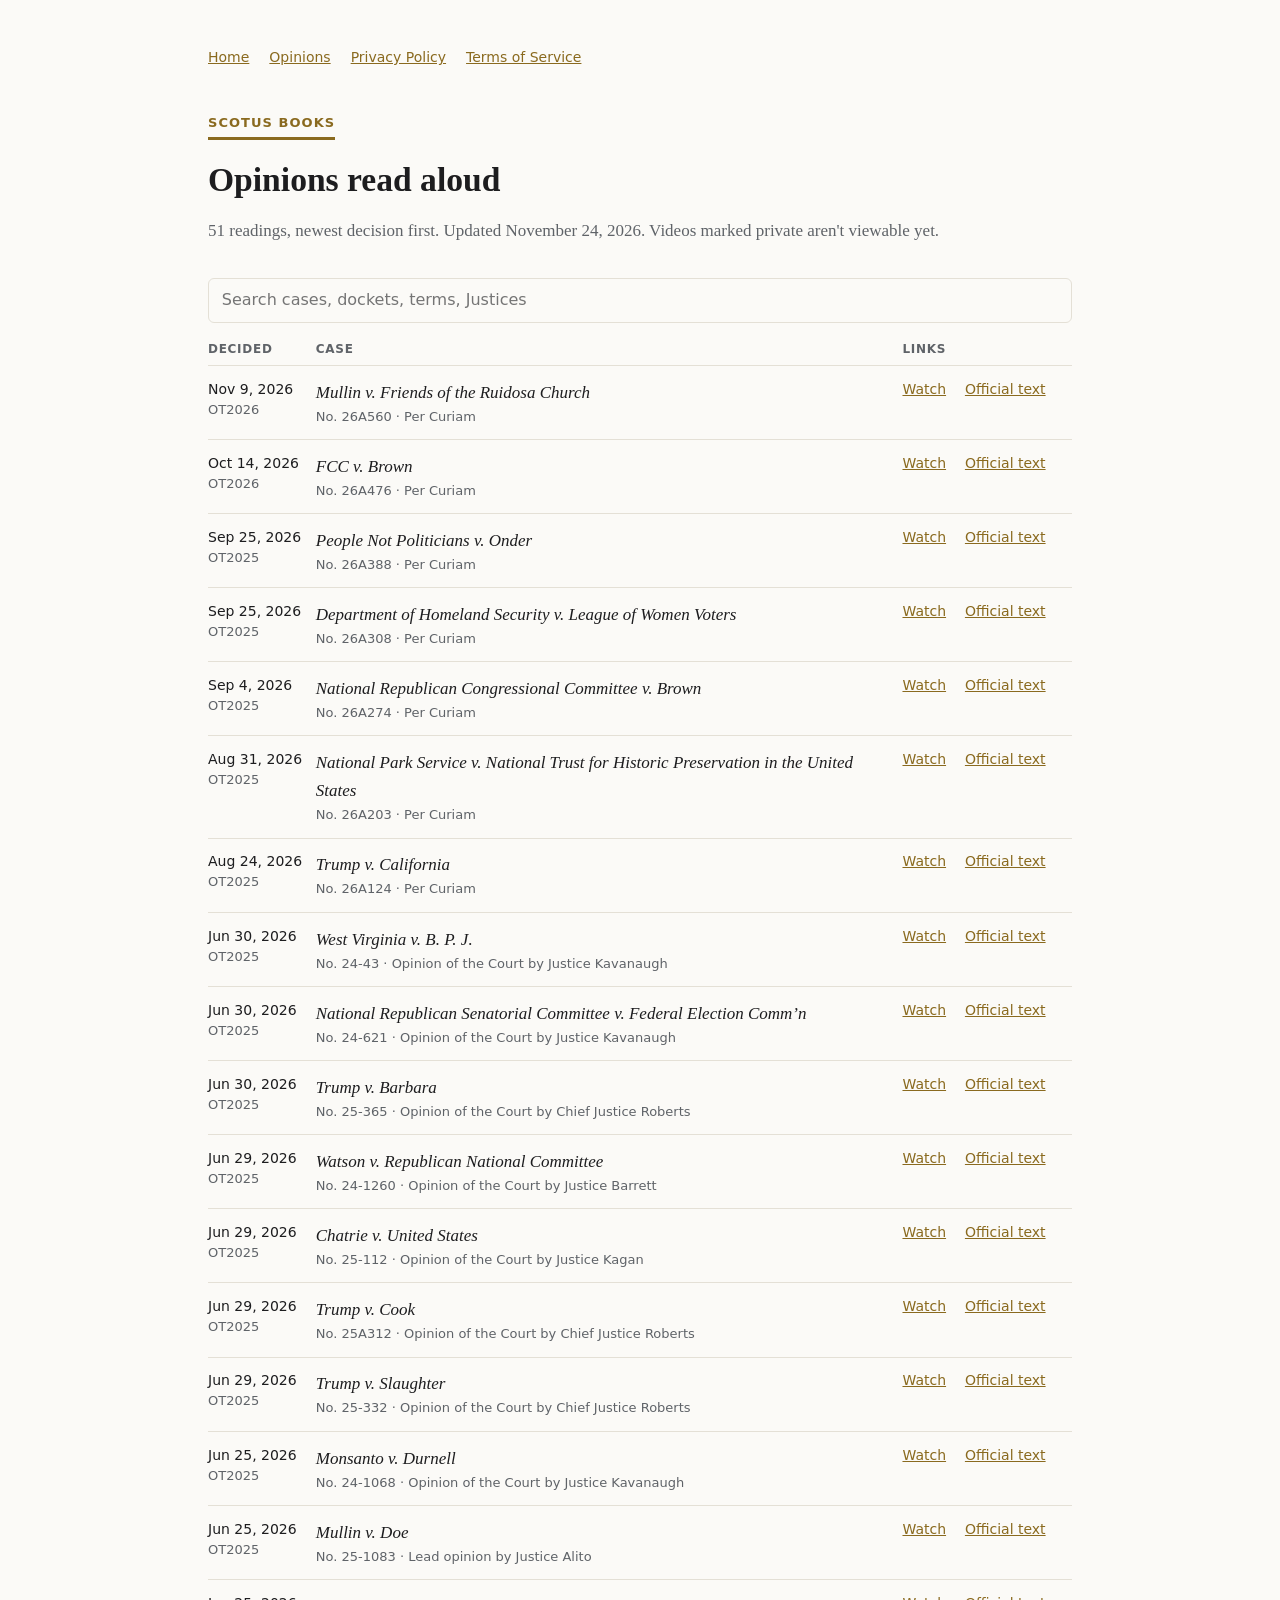
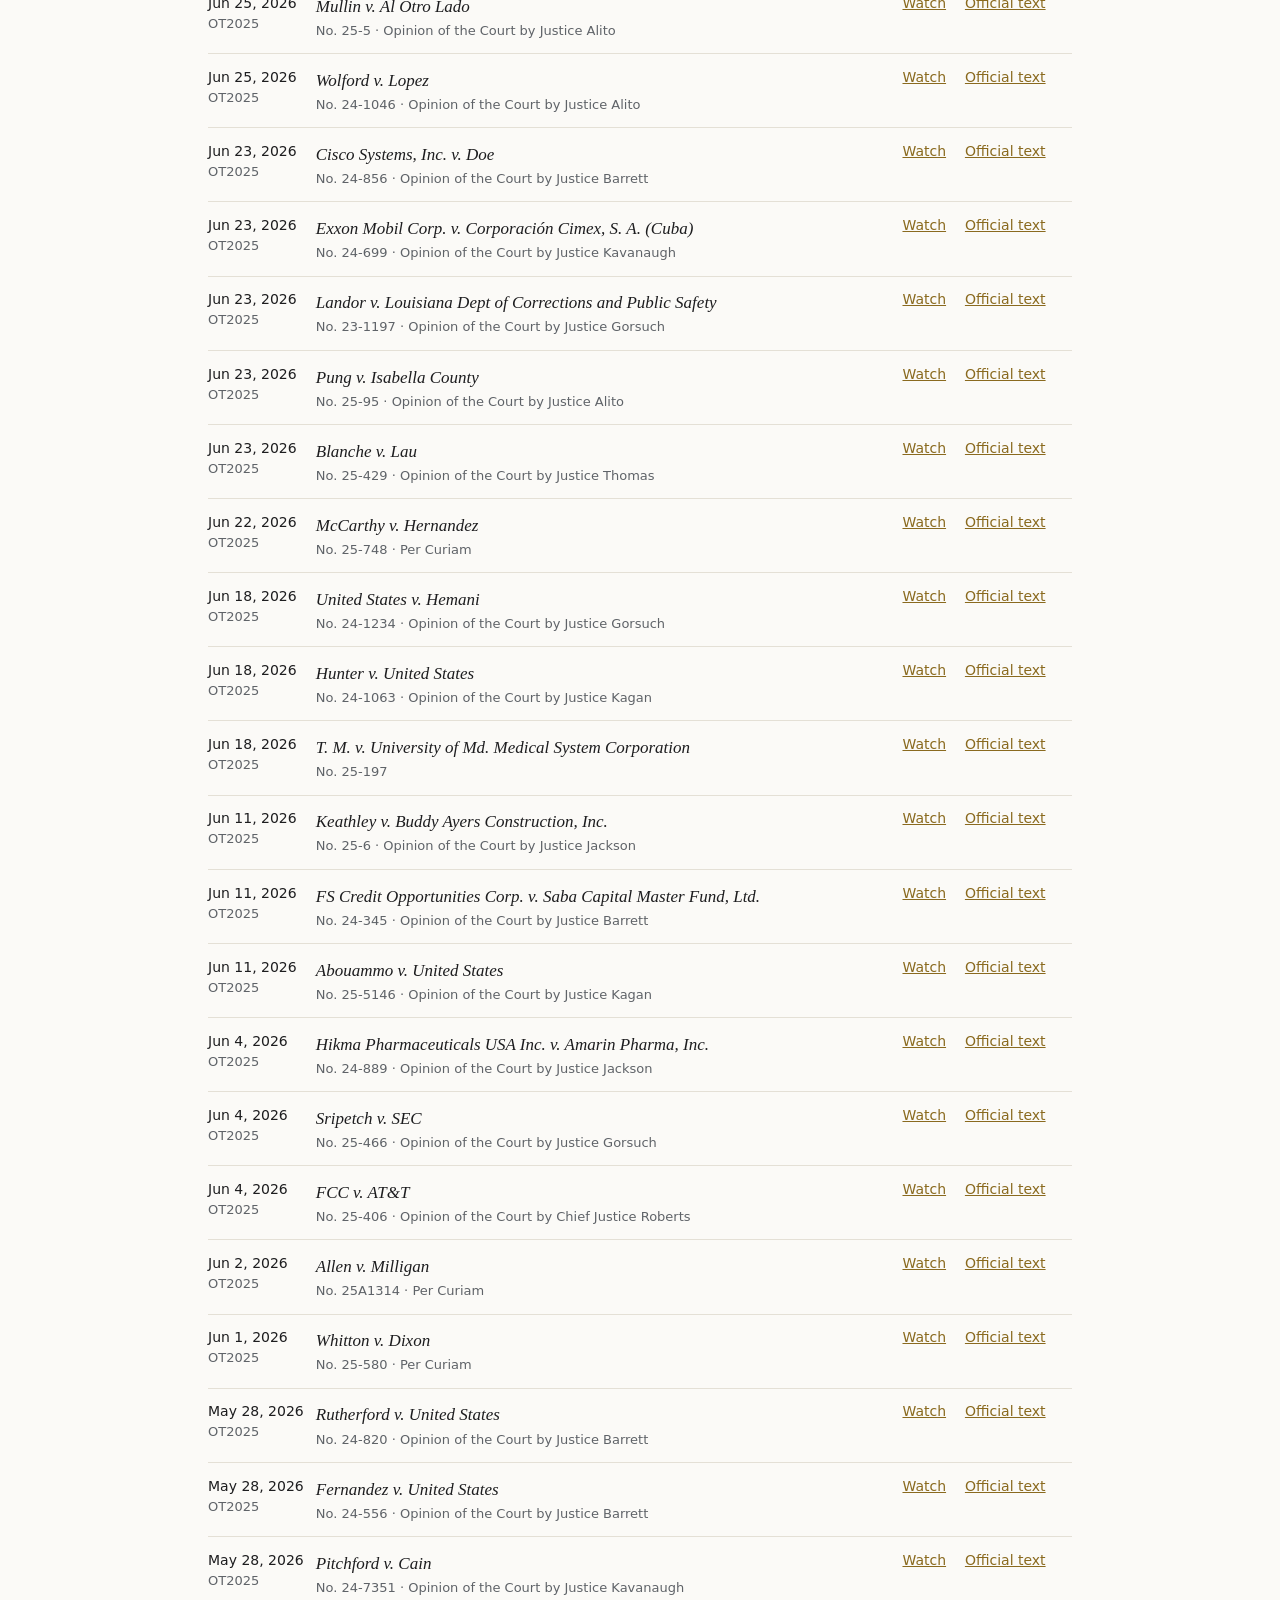
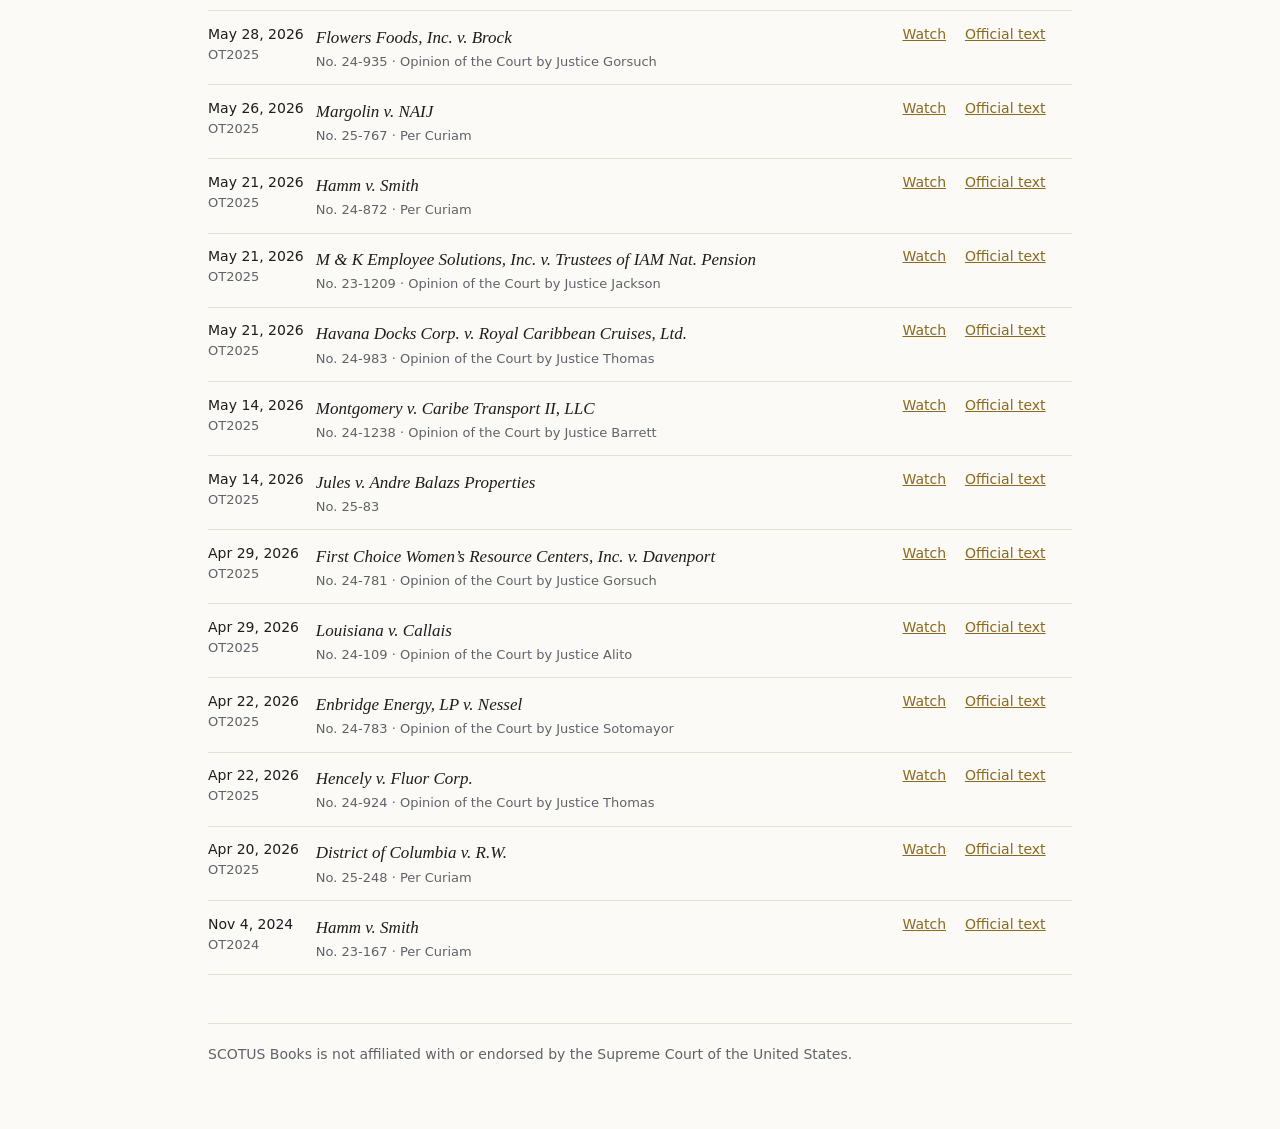
==== commit ba87754a: "Update opinions list (2026-11-24)" ====
--- a/docs/opinions.html
+++ b/docs/opinions.html
@@ -13,7 +13,7 @@
 
   <p class="kicker">SCOTUS Books</p>
   <h1>Opinions read aloud</h1>
-  <p class="muted">50 readings, newest decision first. Updated November 23, 2026. Videos marked private aren't viewable yet.</p>
+  <p class="muted">51 readings, newest decision first. Updated November 24, 2026. Videos marked private aren't viewable yet.</p>
 
   <input id="filter" type="search" placeholder="Search cases, dockets, terms, Justices" aria-label="Search opinions">
 
@@ -264,6 +264,11 @@
         <td class="date"><time datetime="2026-04-22">Apr 22, 2026</time><span class="term">OT2025</span></td>
         <td class="case"><span class="name">Hencely v. Fluor Corp.</span><span class="meta">No. 24-924 · Opinion of the Court by Justice Thomas</span></td>
         <td class="links"><a href="https://youtu.be/aCqQwUYn34o">Watch</a> <a href="https://www.supremecourt.gov/opinions/25pdf/608us1r27_bq7c.pdf">Official text</a></td>
+      </tr>
+      <tr data-search="district of columbia v. r.w. 25-248 ot2025 608 u.s. 22 per curiam 2026-04-20">
+        <td class="date"><time datetime="2026-04-20">Apr 20, 2026</time><span class="term">OT2025</span></td>
+        <td class="case"><span class="name">District of Columbia v. R.W.</span><span class="meta">No. 25-248 · Per Curiam</span></td>
+        <td class="links"><a href="https://youtu.be/xqUmUHAyAsc">Watch</a> <a href="https://www.supremecourt.gov/opinions/25pdf/608us1r26_ppl4.pdf">Official text</a></td>
       </tr>
       <tr data-search="hamm v. smith 23-167 ot2024 604 u.s. 1 per curiam 2024-11-04">
         <td class="date"><time datetime="2024-11-04">Nov 4, 2024</time><span class="term">OT2024</span></td>
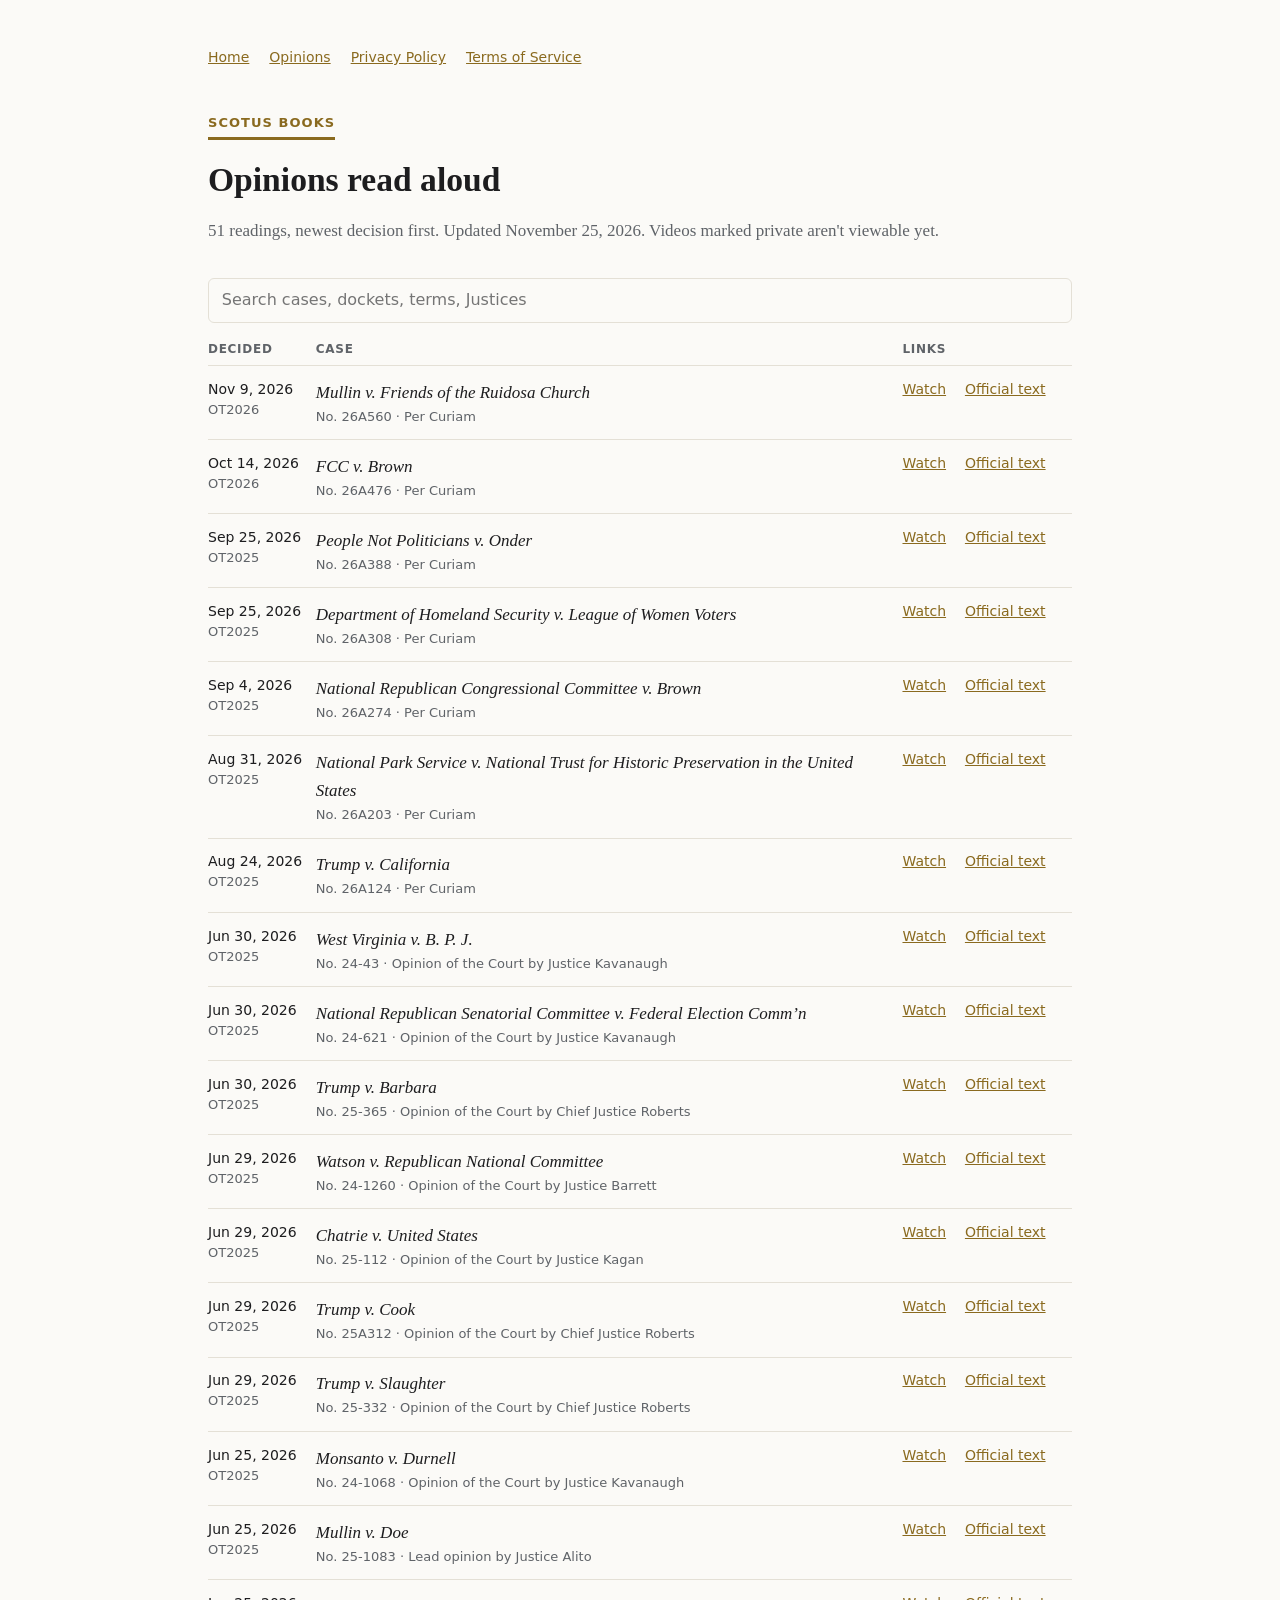
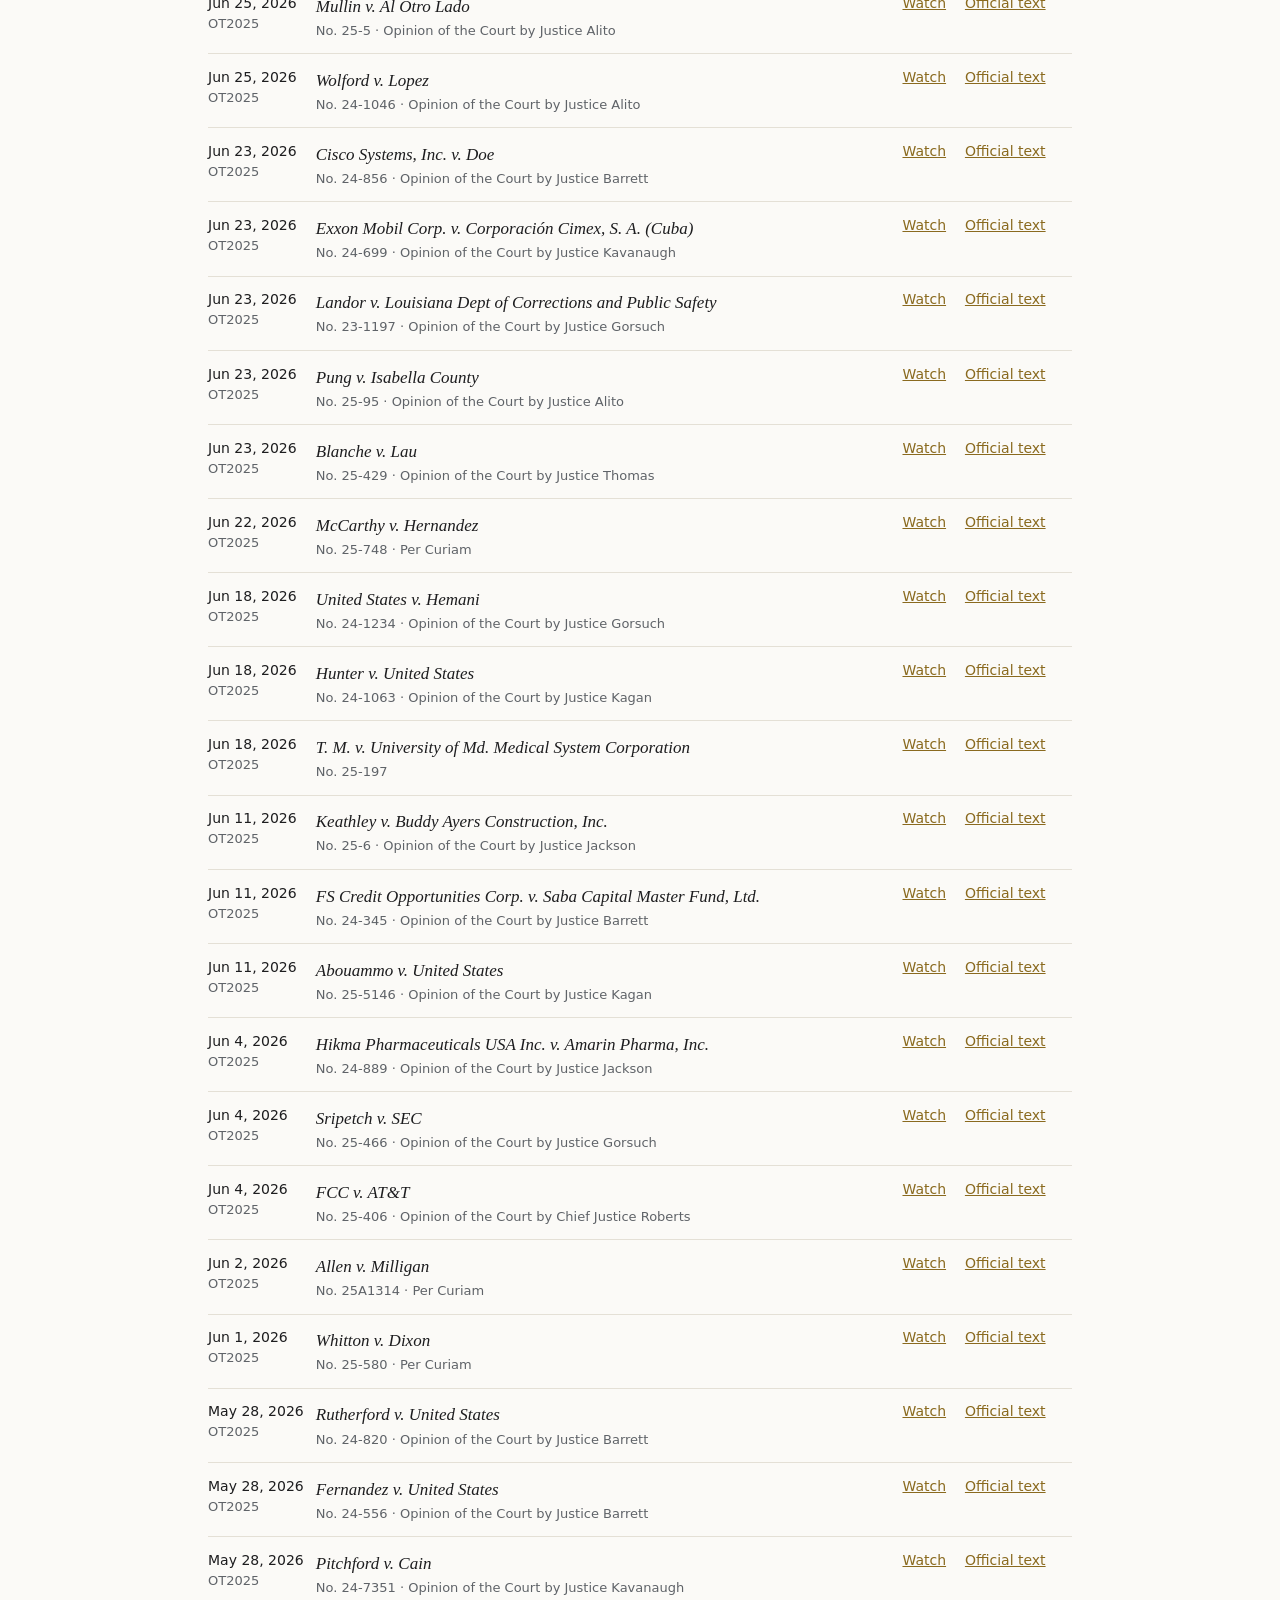
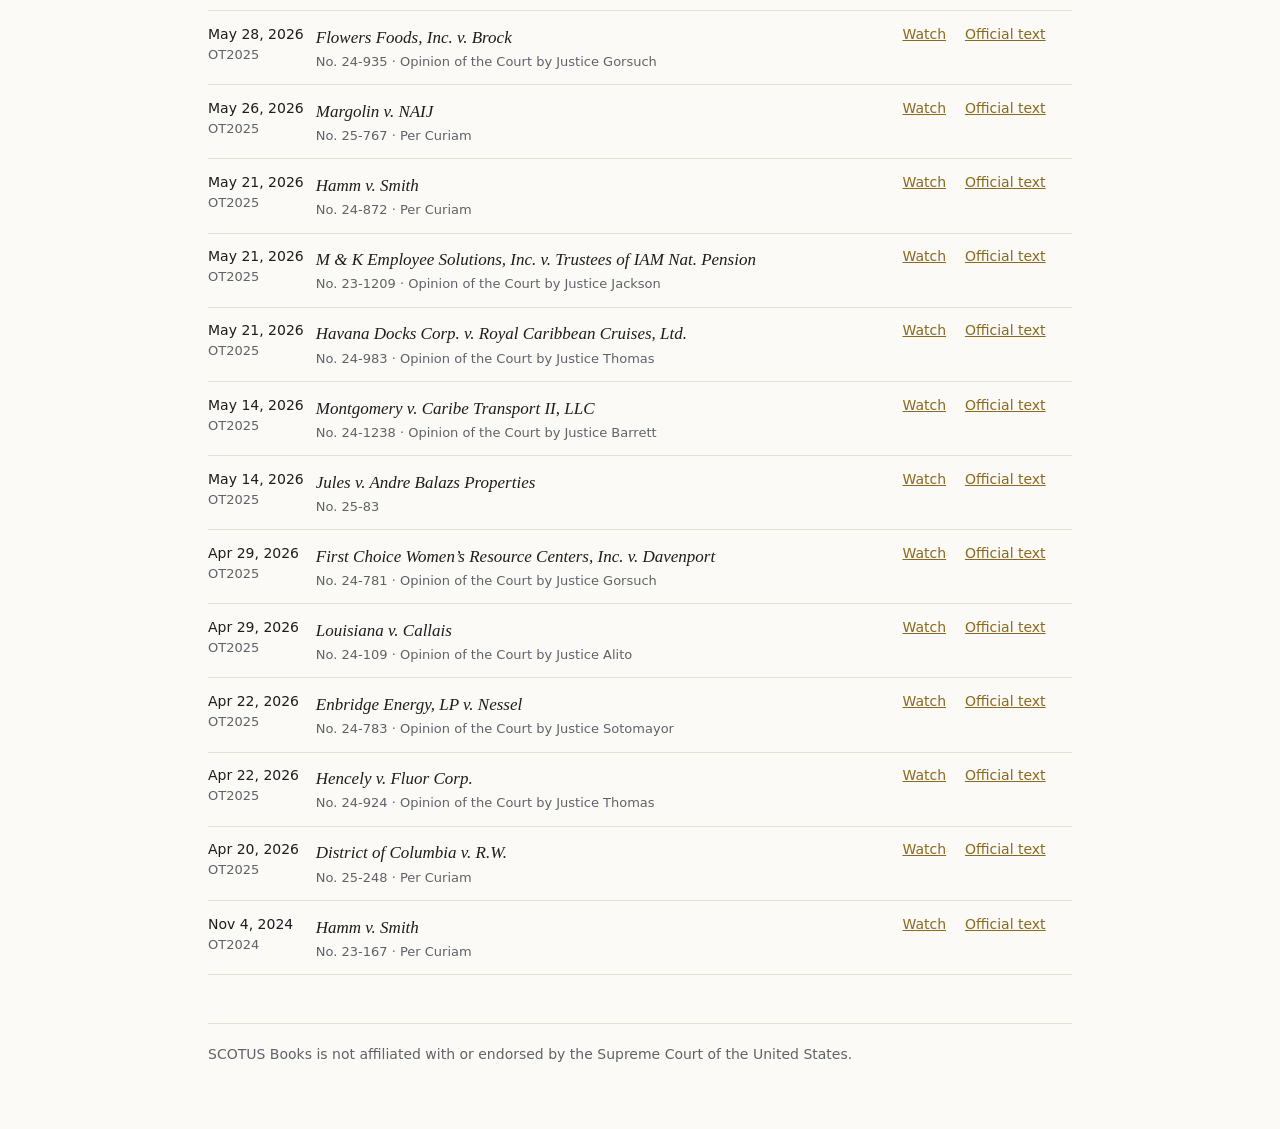
==== commit f3dd50f0: "Update opinions list (2026-11-25)" ====
--- a/docs/opinions.html
+++ b/docs/opinions.html
@@ -13,7 +13,7 @@
 
   <p class="kicker">SCOTUS Books</p>
   <h1>Opinions read aloud</h1>
-  <p class="muted">51 readings, newest decision first. Updated November 24, 2026. Videos marked private aren't viewable yet.</p>
+  <p class="muted">51 readings, newest decision first. Updated November 25, 2026. Videos marked private aren't viewable yet.</p>
 
   <input id="filter" type="search" placeholder="Search cases, dockets, terms, Justices" aria-label="Search opinions">
 
@@ -35,10 +35,10 @@
         <td class="case"><span class="name">People Not Politicians v. Onder</span><span class="meta">No. 26A388 · Per Curiam</span></td>
         <td class="links"><a href="https://youtu.be/Q2I2RlyWOzI">Watch</a> <a href="https://www.supremecourt.gov/opinions/25pdf/26a388_q86b.pdf">Official text</a></td>
       </tr>
-      <tr data-search="department of homeland security v. league of women voters 26a308 ot2025 609/2 per curiam 2026-09-25">
+      <tr data-search="department of homeland security v. league of women voters 26a308 ot2025 609 u.s. 1087 per curiam 2026-09-25">
         <td class="date"><time datetime="2026-09-25">Sep 25, 2026</time><span class="term">OT2025</span></td>
         <td class="case"><span class="name">Department of Homeland Security v. League of Women Voters</span><span class="meta">No. 26A308 · Per Curiam</span></td>
-        <td class="links"><a href="https://youtu.be/9FZHUWLjnAw">Watch</a> <a href="https://www.supremecourt.gov/opinions/25pdf/26a308_pok0.pdf">Official text</a></td>
+        <td class="links"><a href="https://youtu.be/9FZHUWLjnAw">Watch</a> <a href="https://www.supremecourt.gov/opinions/25pdf/609us2r72_1bn2.pdf">Official text</a></td>
       </tr>
       <tr data-search="national republican congressional committee v. brown 26a274 ot2025 609 u.s. 1082 per curiam 2026-09-04">
         <td class="date"><time datetime="2026-09-04">Sep 4, 2026</time><span class="term">OT2025</span></td>
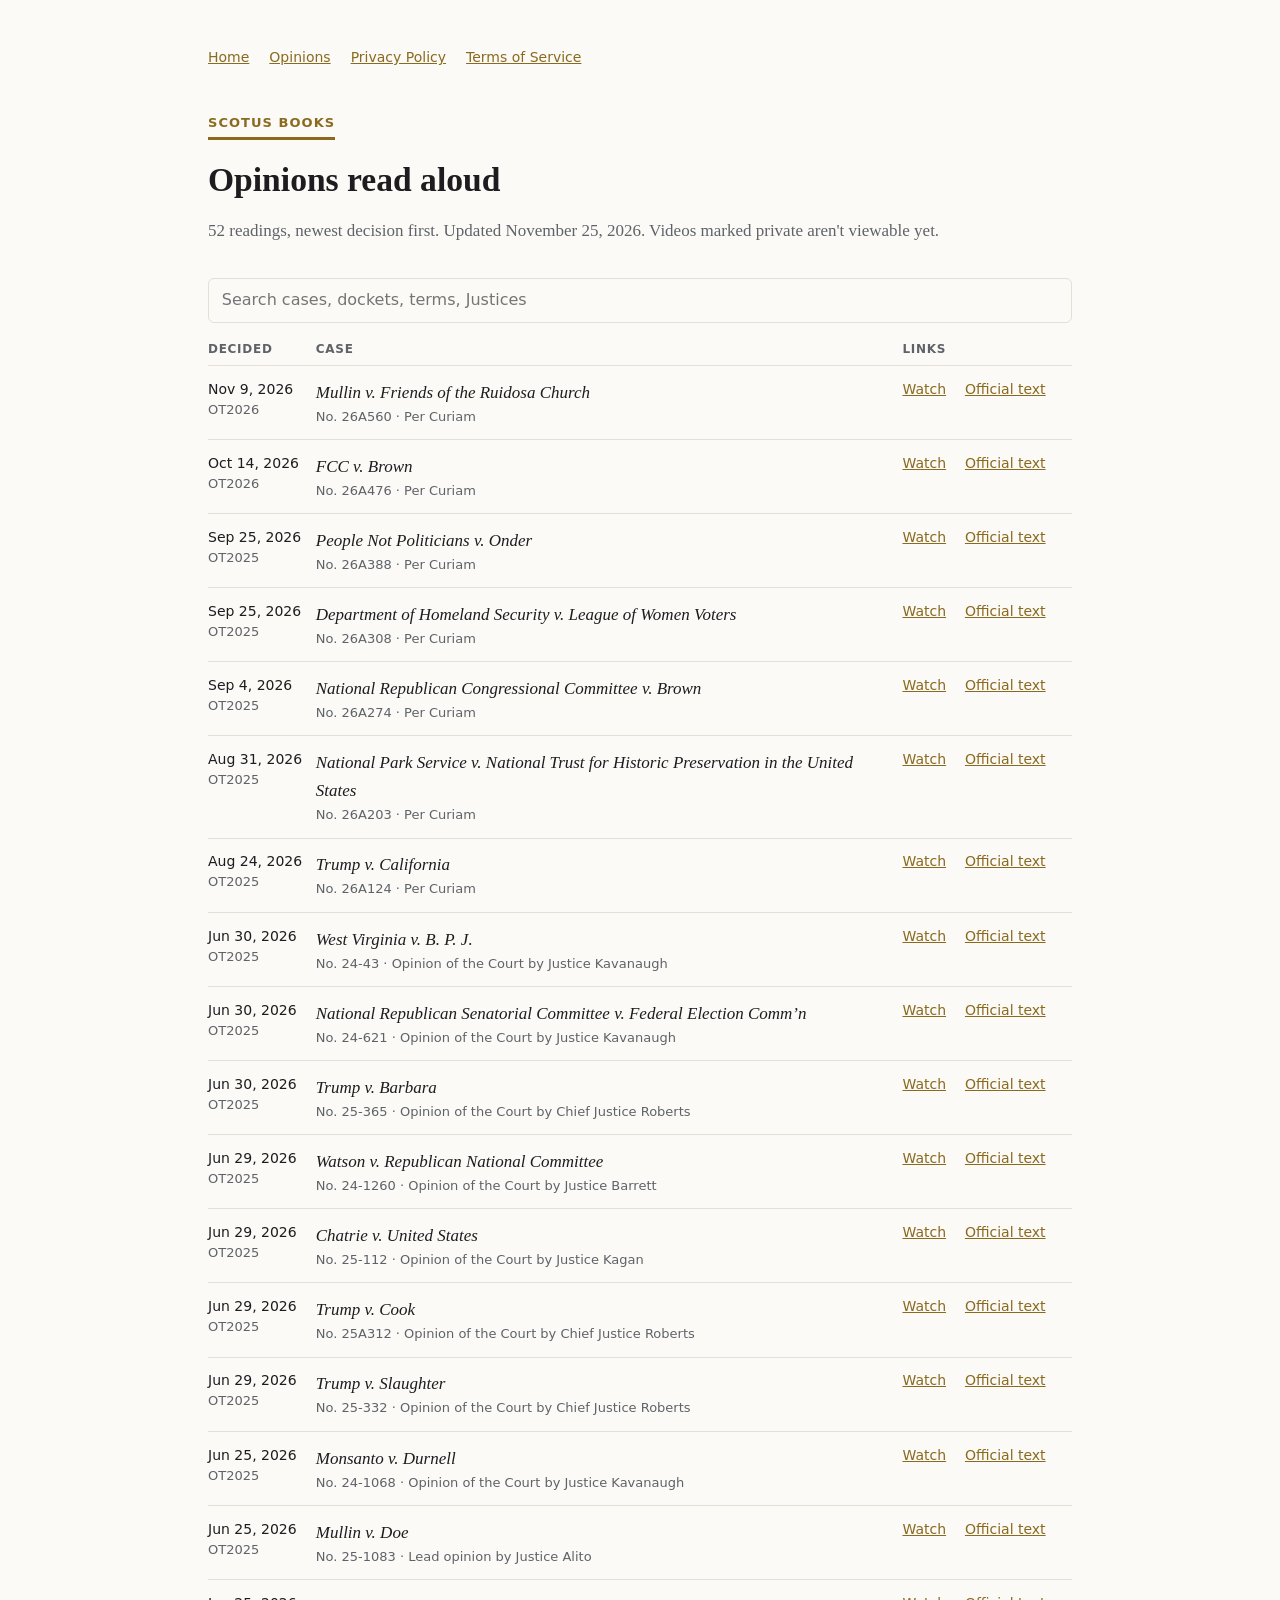
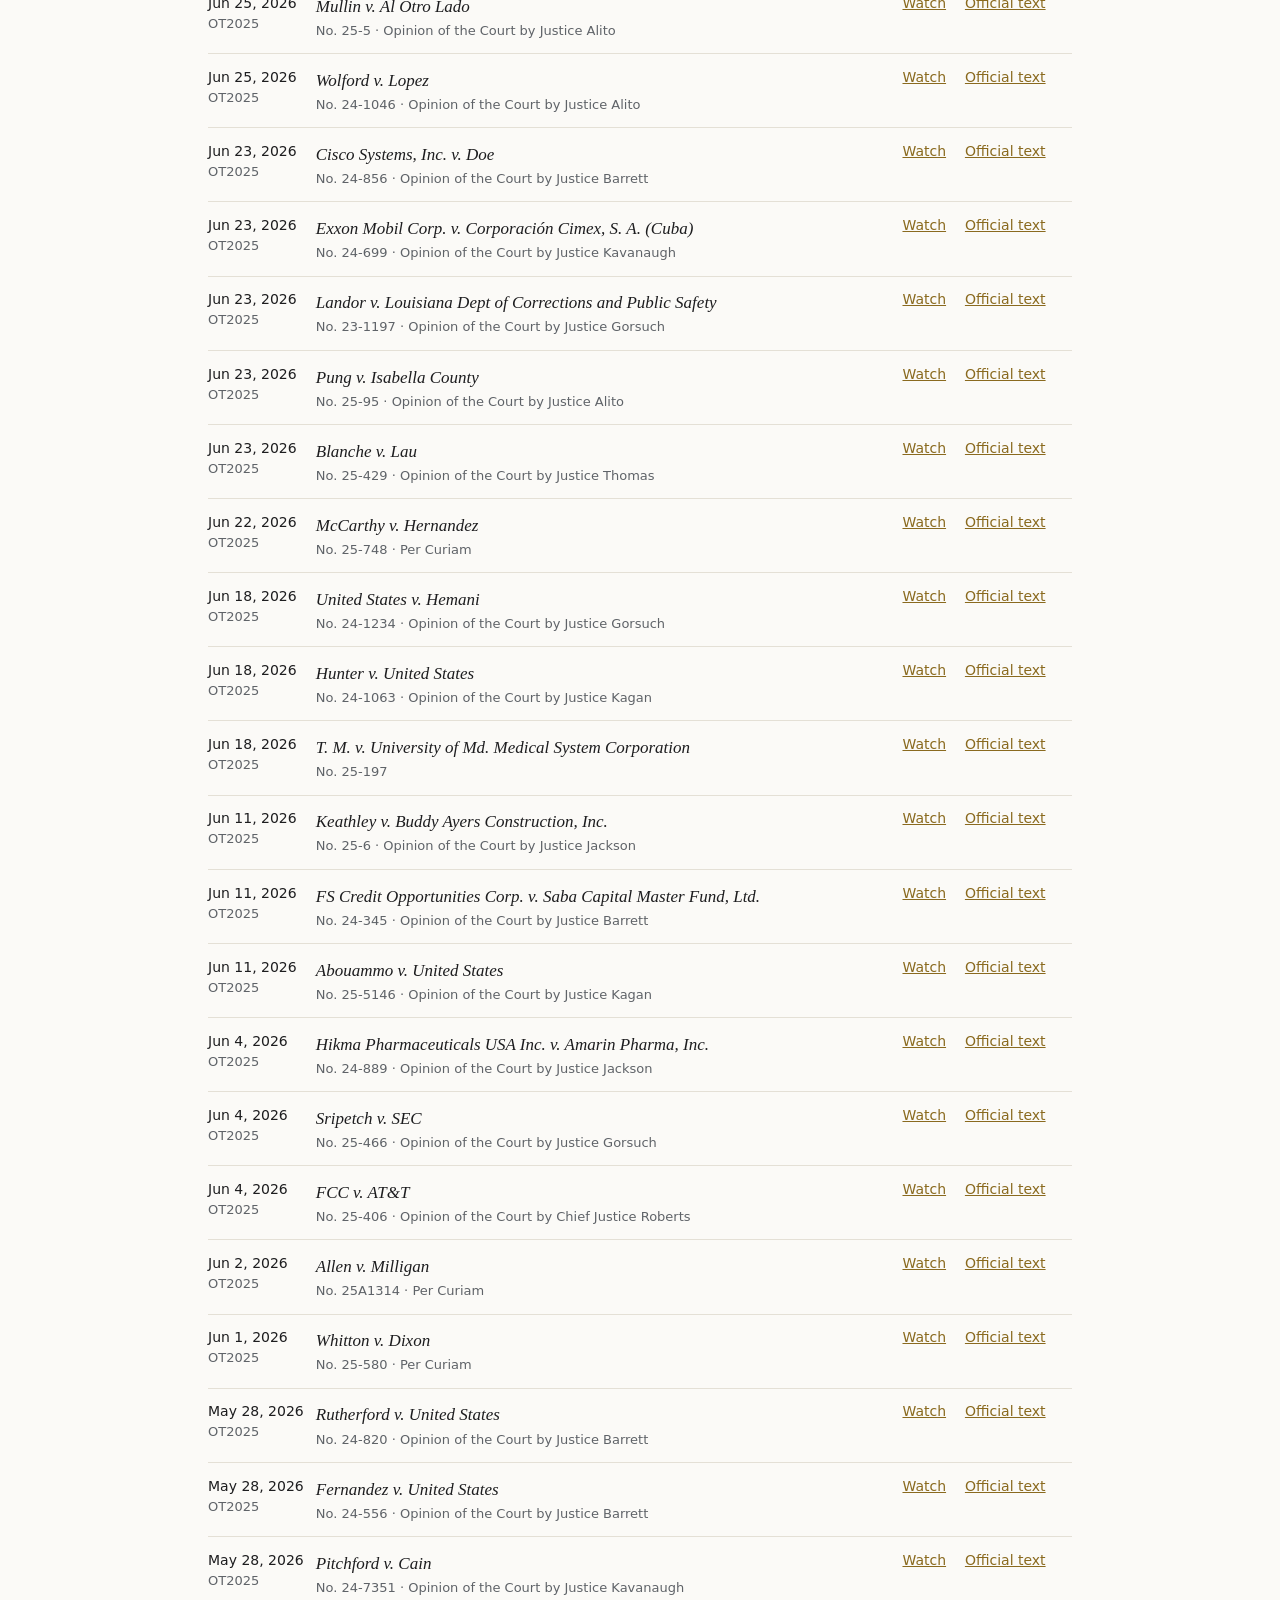
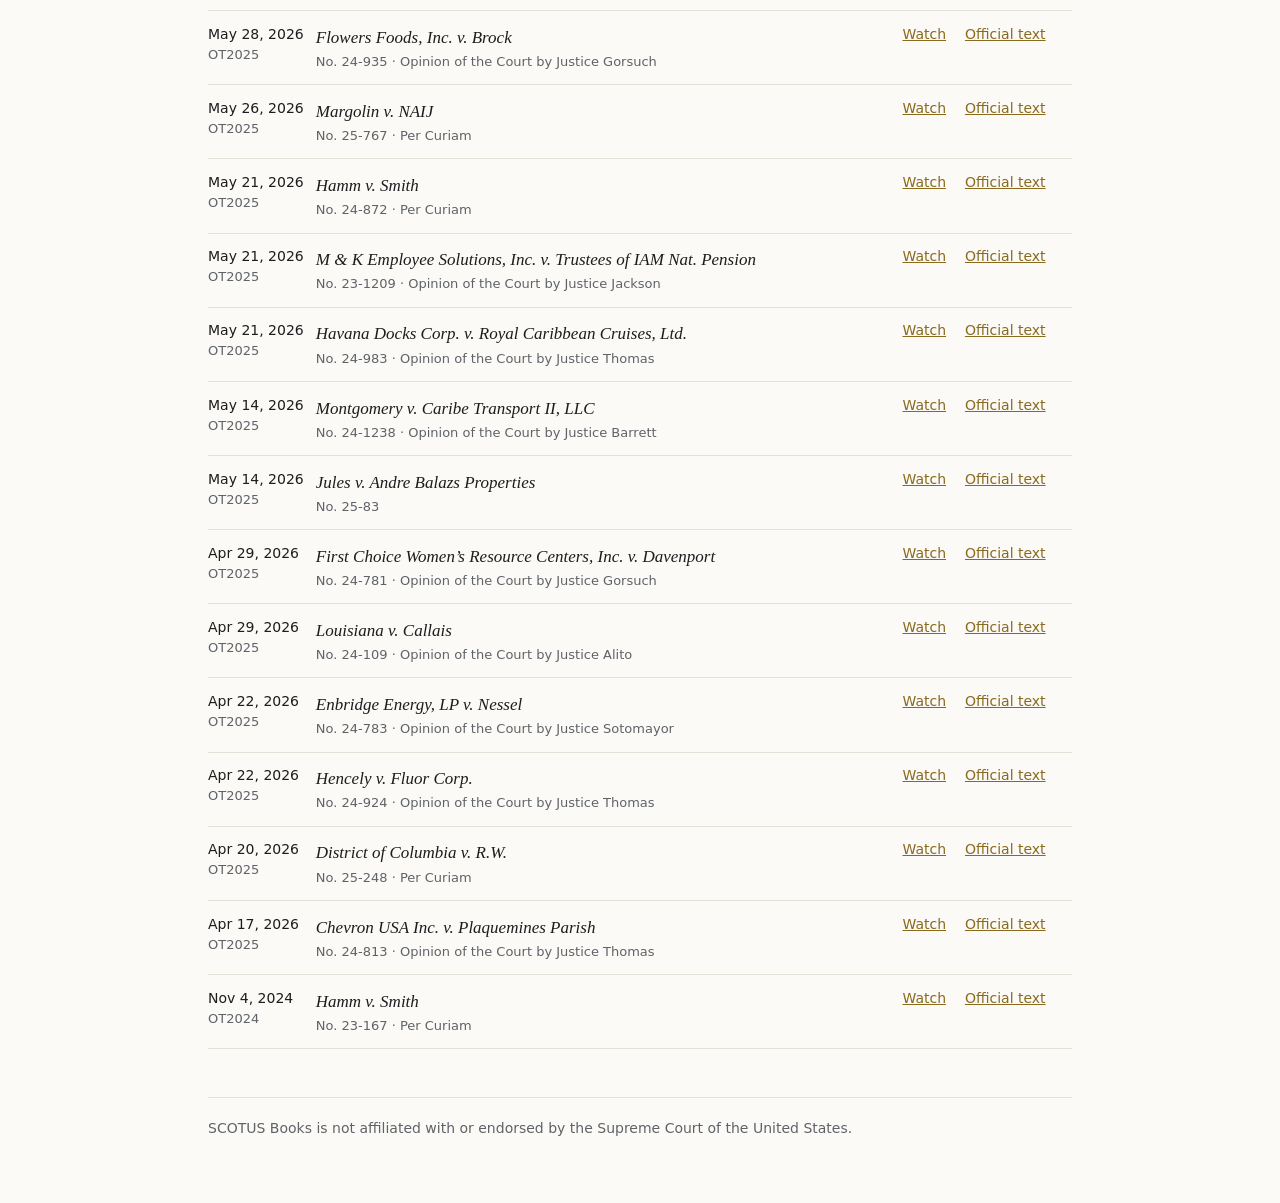
==== commit 6ddfa876: "Update opinions list (2026-11-25)" ====
--- a/docs/opinions.html
+++ b/docs/opinions.html
@@ -13,7 +13,7 @@
 
   <p class="kicker">SCOTUS Books</p>
   <h1>Opinions read aloud</h1>
-  <p class="muted">51 readings, newest decision first. Updated November 25, 2026. Videos marked private aren't viewable yet.</p>
+  <p class="muted">52 readings, newest decision first. Updated November 25, 2026. Videos marked private aren't viewable yet.</p>
 
   <input id="filter" type="search" placeholder="Search cases, dockets, terms, Justices" aria-label="Search opinions">
 
@@ -269,6 +269,11 @@
         <td class="date"><time datetime="2026-04-20">Apr 20, 2026</time><span class="term">OT2025</span></td>
         <td class="case"><span class="name">District of Columbia v. R.W.</span><span class="meta">No. 25-248 · Per Curiam</span></td>
         <td class="links"><a href="https://youtu.be/xqUmUHAyAsc">Watch</a> <a href="https://www.supremecourt.gov/opinions/25pdf/608us1r26_ppl4.pdf">Official text</a></td>
+      </tr>
+      <tr data-search="chevron usa inc. v. plaquemines parish 24-813 ot2025 608 u.s. 1 opinion of the court by justice thomas 2026-04-17">
+        <td class="date"><time datetime="2026-04-17">Apr 17, 2026</time><span class="term">OT2025</span></td>
+        <td class="case"><span class="name">Chevron USA Inc. v. Plaquemines Parish</span><span class="meta">No. 24-813 · Opinion of the Court by Justice Thomas</span></td>
+        <td class="links"><a href="https://youtu.be/Ne5egl033o4">Watch</a> <a href="https://www.supremecourt.gov/opinions/25pdf/608us1r25_2q24.pdf">Official text</a></td>
       </tr>
       <tr data-search="hamm v. smith 23-167 ot2024 604 u.s. 1 per curiam 2024-11-04">
         <td class="date"><time datetime="2024-11-04">Nov 4, 2024</time><span class="term">OT2024</span></td>
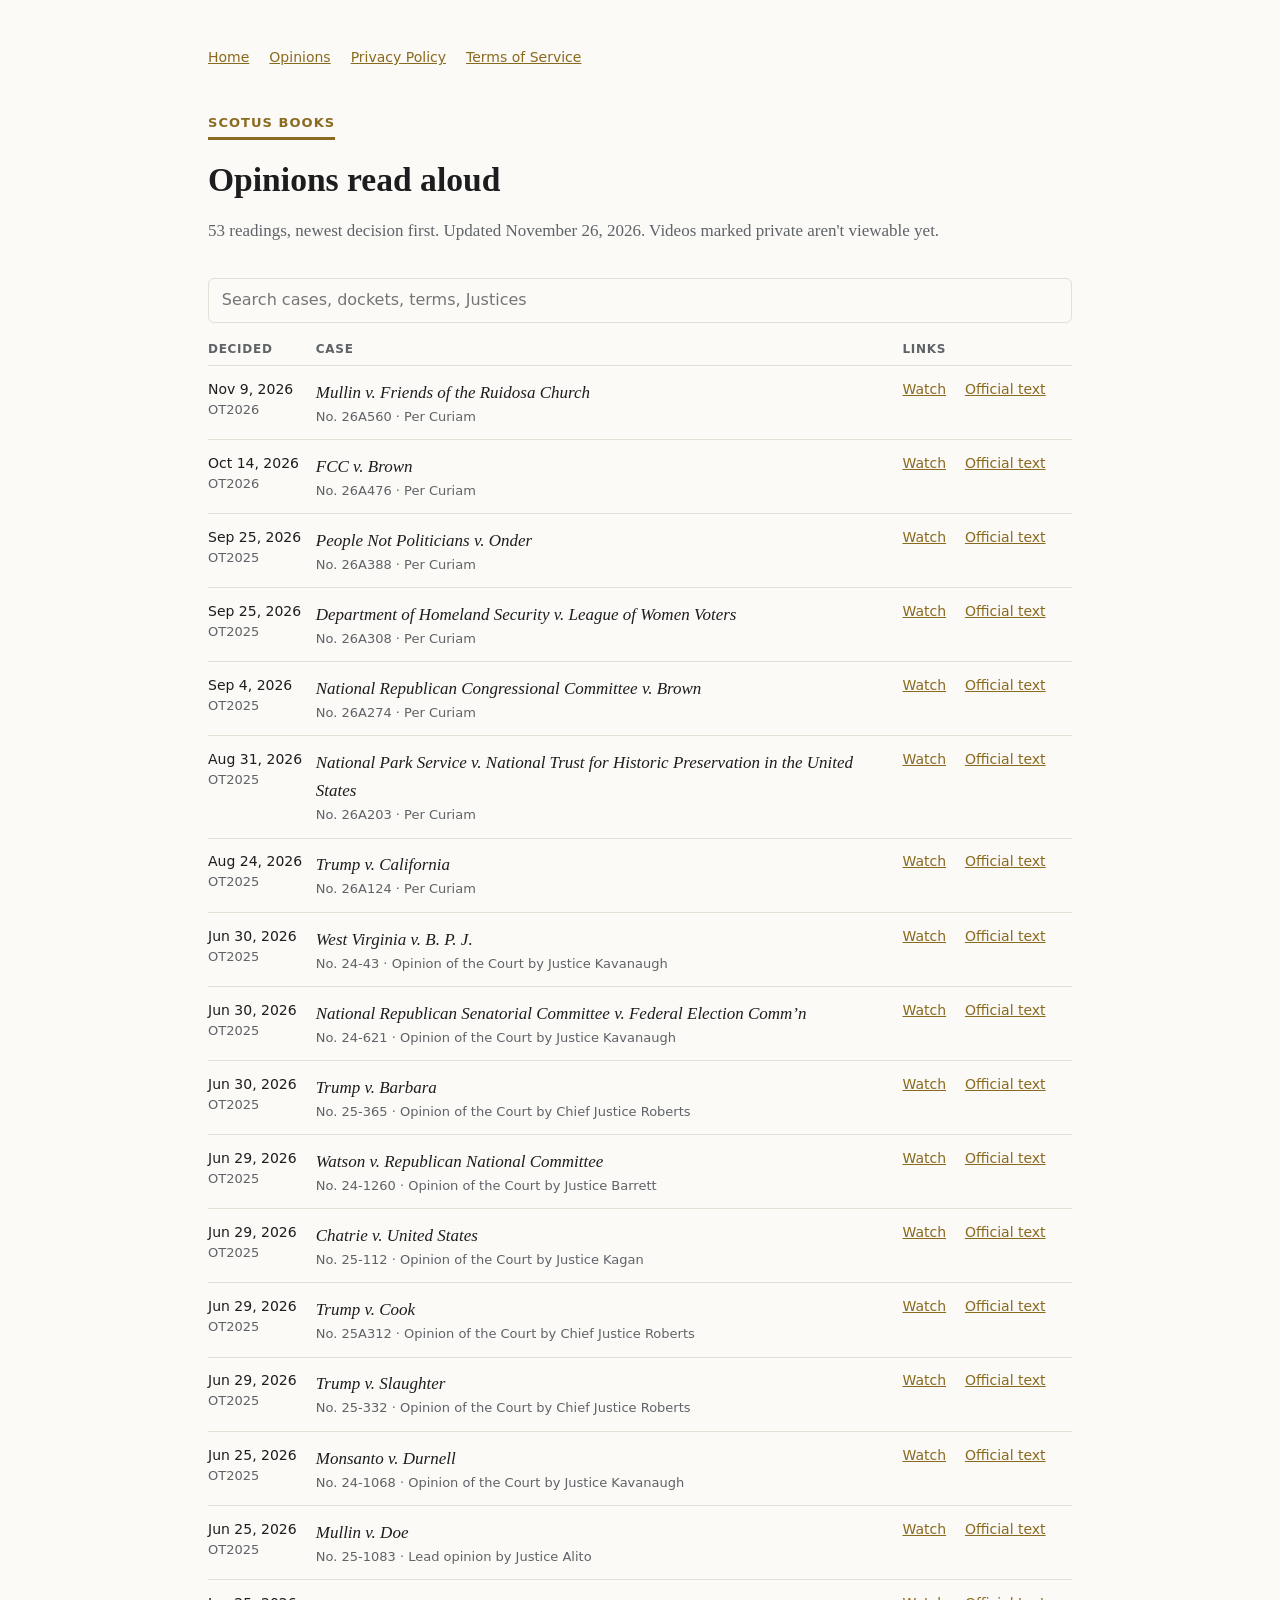
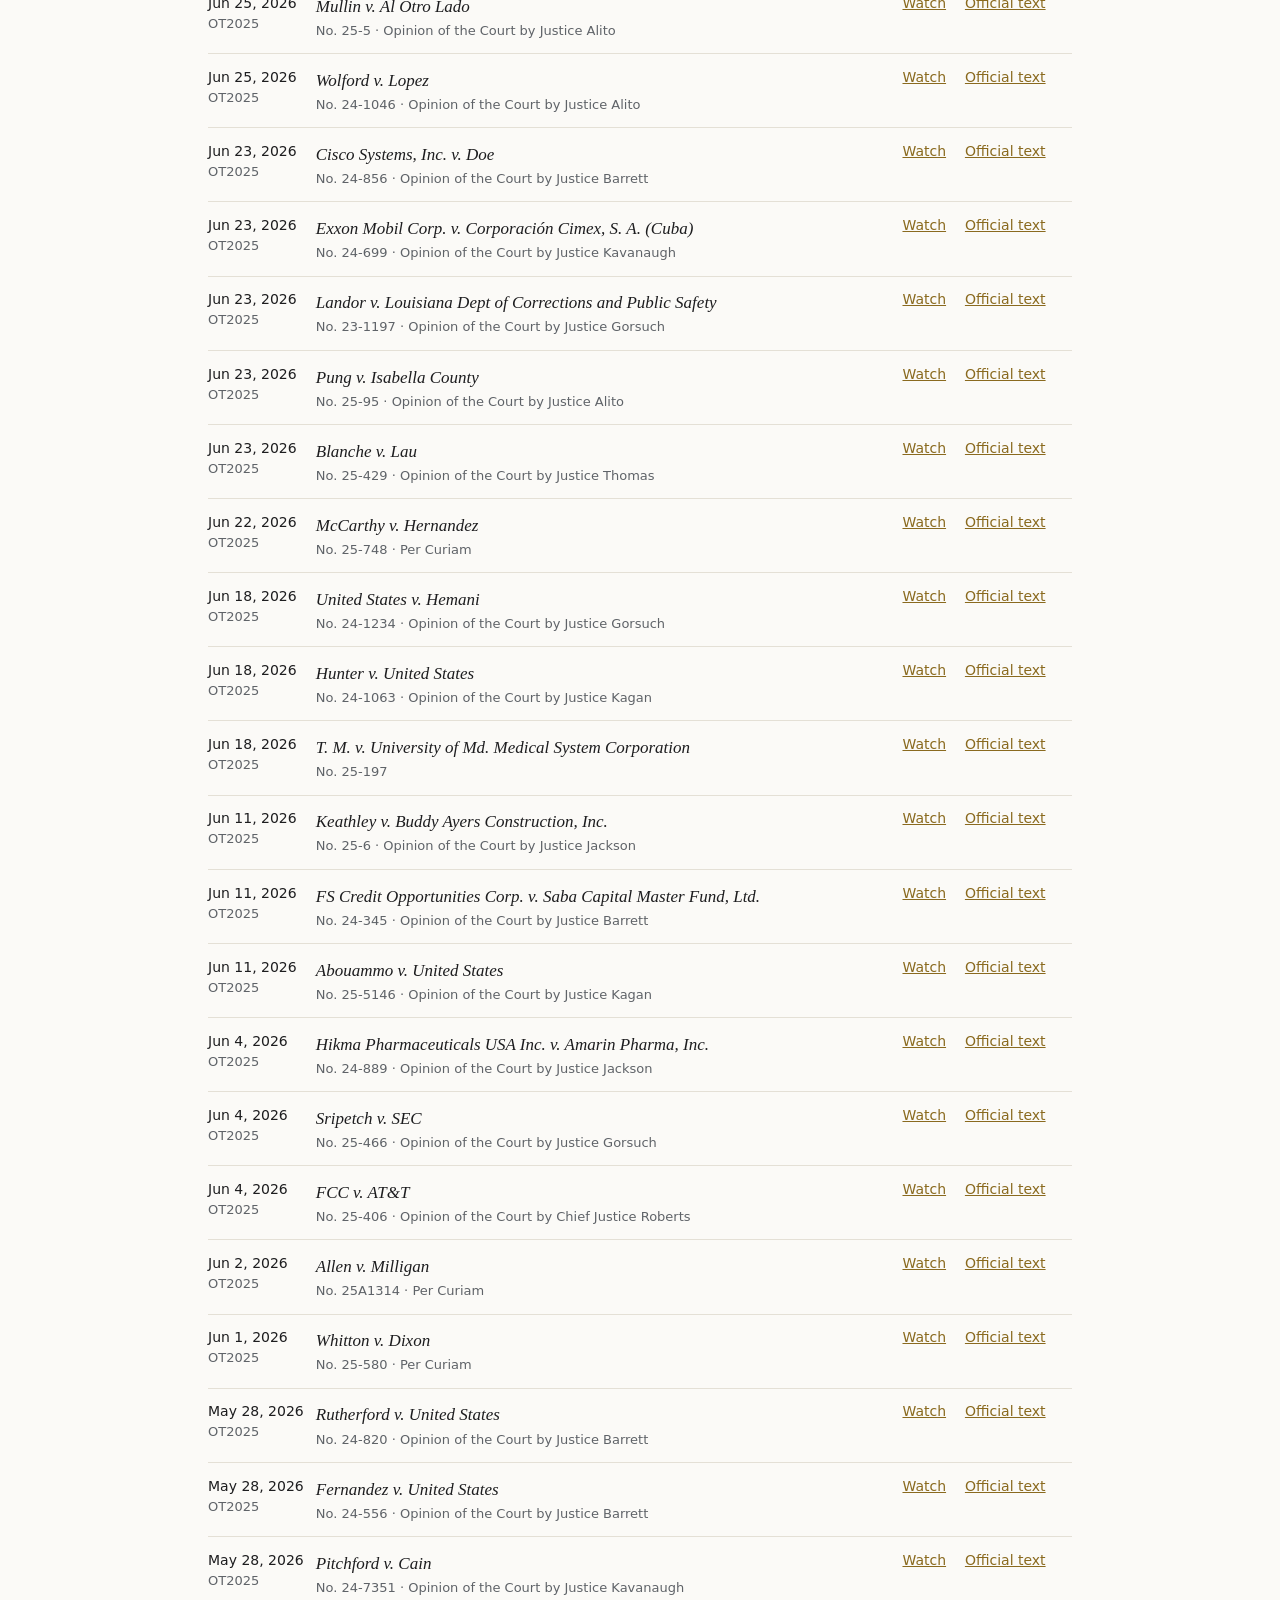
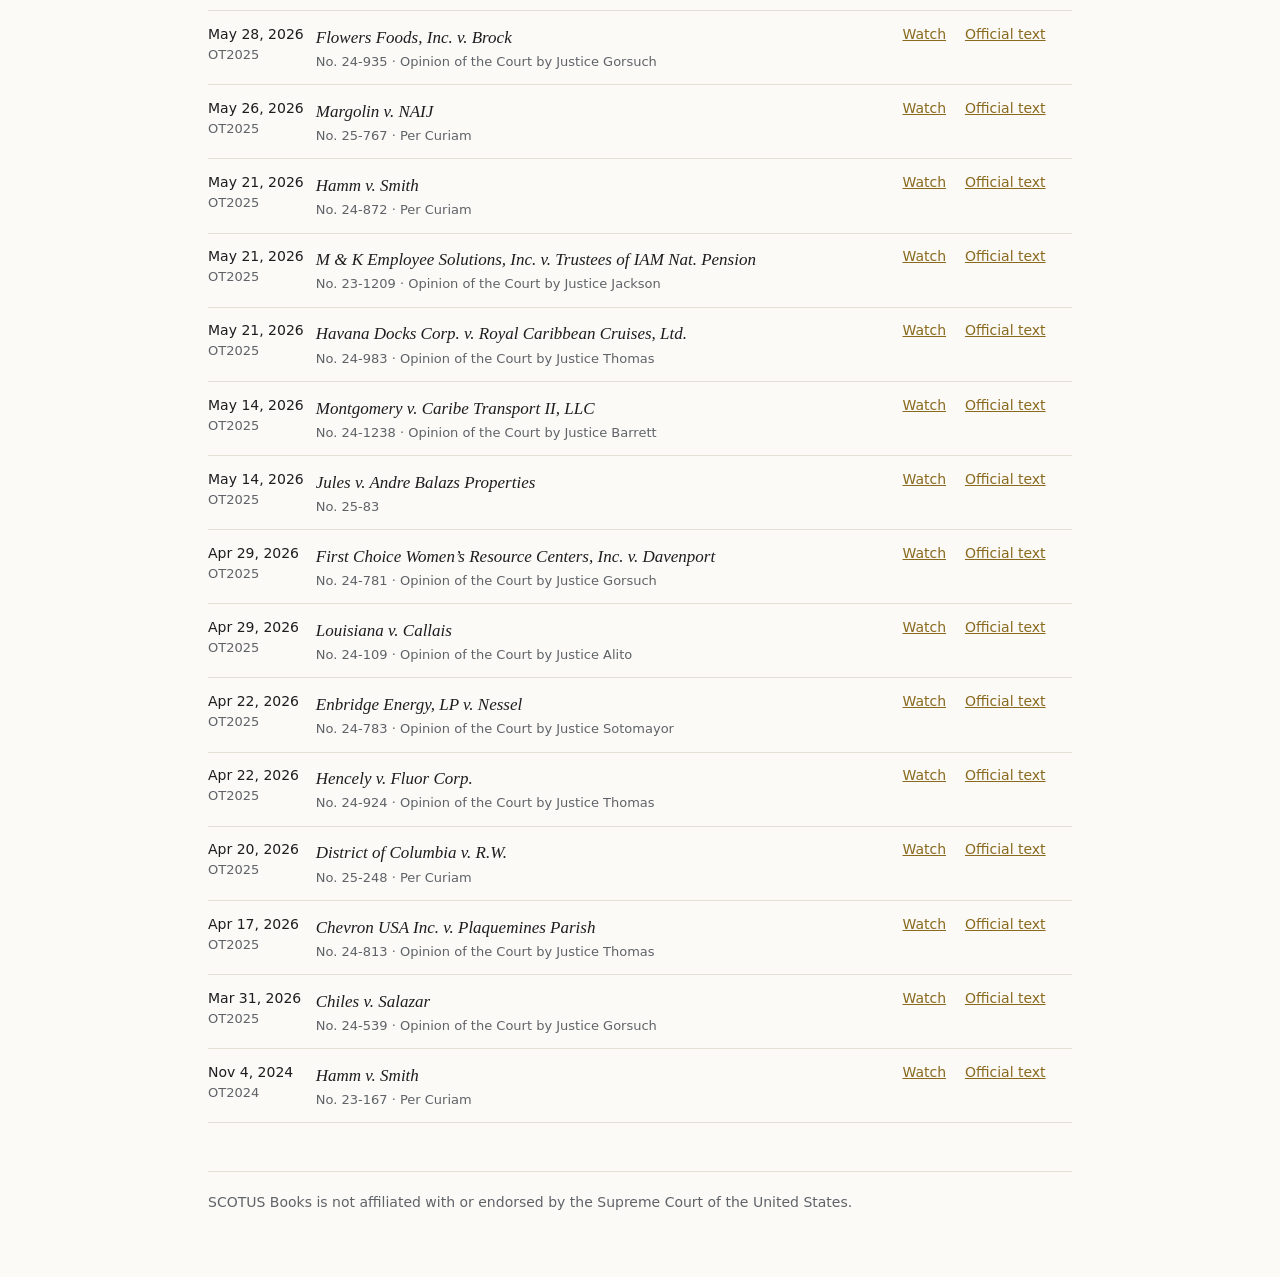
==== commit 5329d307: "Update opinions list (2026-11-26)" ====
--- a/docs/opinions.html
+++ b/docs/opinions.html
@@ -13,7 +13,7 @@
 
   <p class="kicker">SCOTUS Books</p>
   <h1>Opinions read aloud</h1>
-  <p class="muted">52 readings, newest decision first. Updated November 25, 2026. Videos marked private aren't viewable yet.</p>
+  <p class="muted">53 readings, newest decision first. Updated November 26, 2026. Videos marked private aren't viewable yet.</p>
 
   <input id="filter" type="search" placeholder="Search cases, dockets, terms, Justices" aria-label="Search opinions">
 
@@ -274,6 +274,11 @@
         <td class="date"><time datetime="2026-04-17">Apr 17, 2026</time><span class="term">OT2025</span></td>
         <td class="case"><span class="name">Chevron USA Inc. v. Plaquemines Parish</span><span class="meta">No. 24-813 · Opinion of the Court by Justice Thomas</span></td>
         <td class="links"><a href="https://youtu.be/Ne5egl033o4">Watch</a> <a href="https://www.supremecourt.gov/opinions/25pdf/608us1r25_2q24.pdf">Official text</a></td>
+      </tr>
+      <tr data-search="chiles v. salazar 24-539 ot2025 607 u.s. 627 opinion of the court by justice gorsuch 2026-03-31">
+        <td class="date"><time datetime="2026-03-31">Mar 31, 2026</time><span class="term">OT2025</span></td>
+        <td class="case"><span class="name">Chiles v. Salazar</span><span class="meta">No. 24-539 · Opinion of the Court by Justice Gorsuch</span></td>
+        <td class="links"><a href="https://youtu.be/DpbcQvHwDJA">Watch</a> <a href="https://www.supremecourt.gov/opinions/25pdf/607us2r24_4315.pdf">Official text</a></td>
       </tr>
       <tr data-search="hamm v. smith 23-167 ot2024 604 u.s. 1 per curiam 2024-11-04">
         <td class="date"><time datetime="2024-11-04">Nov 4, 2024</time><span class="term">OT2024</span></td>
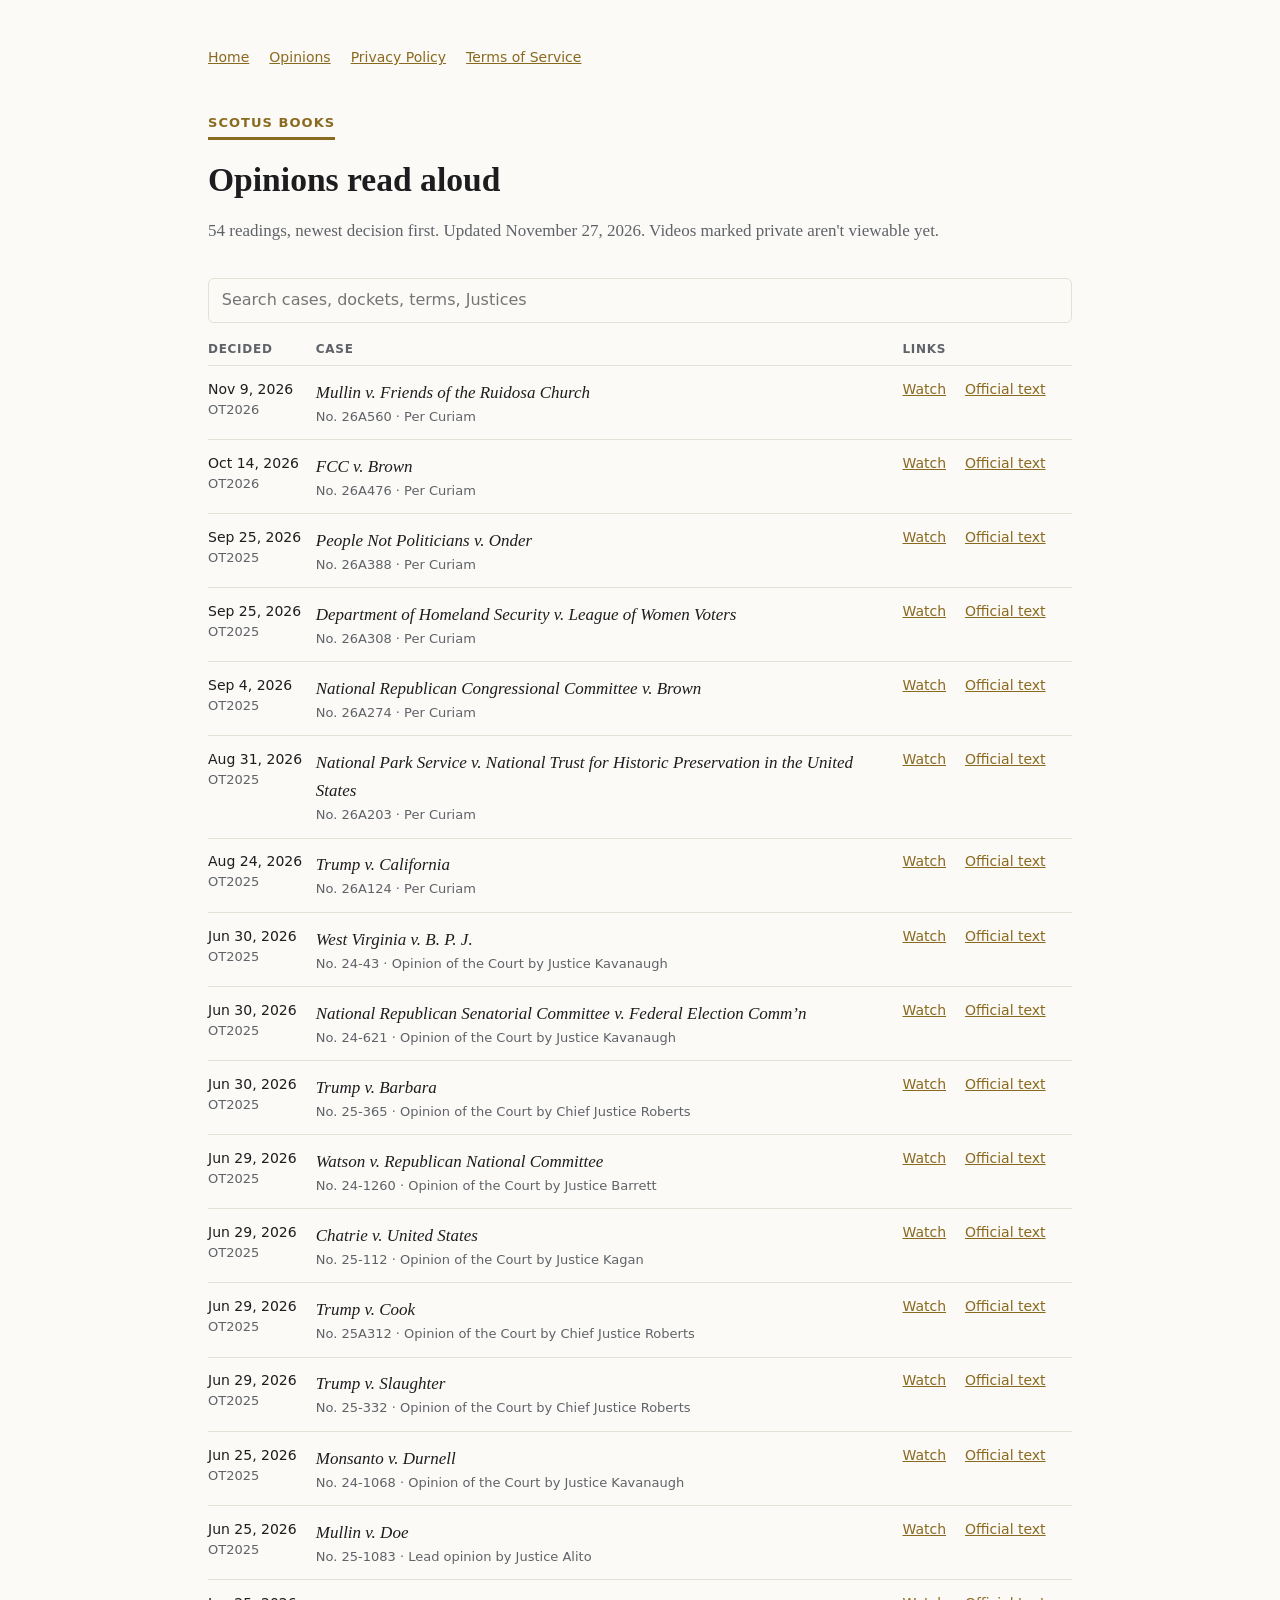
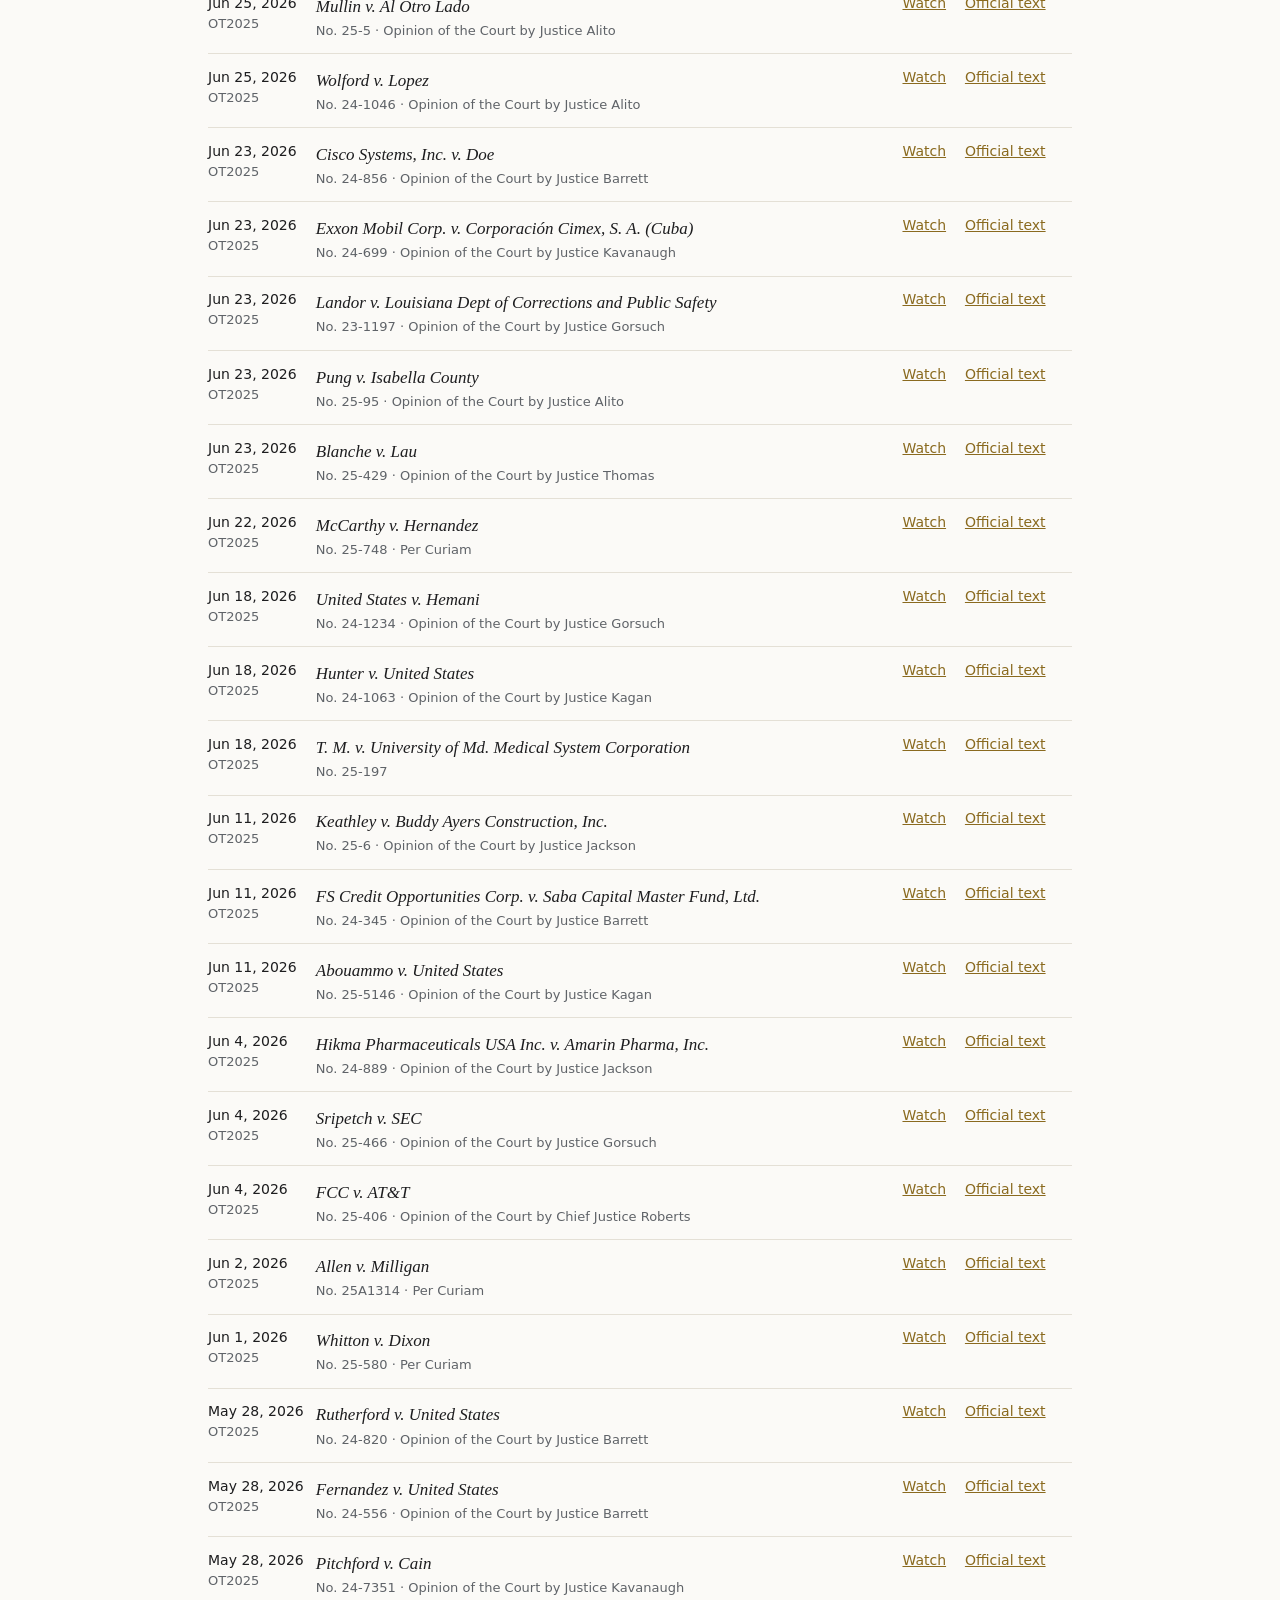
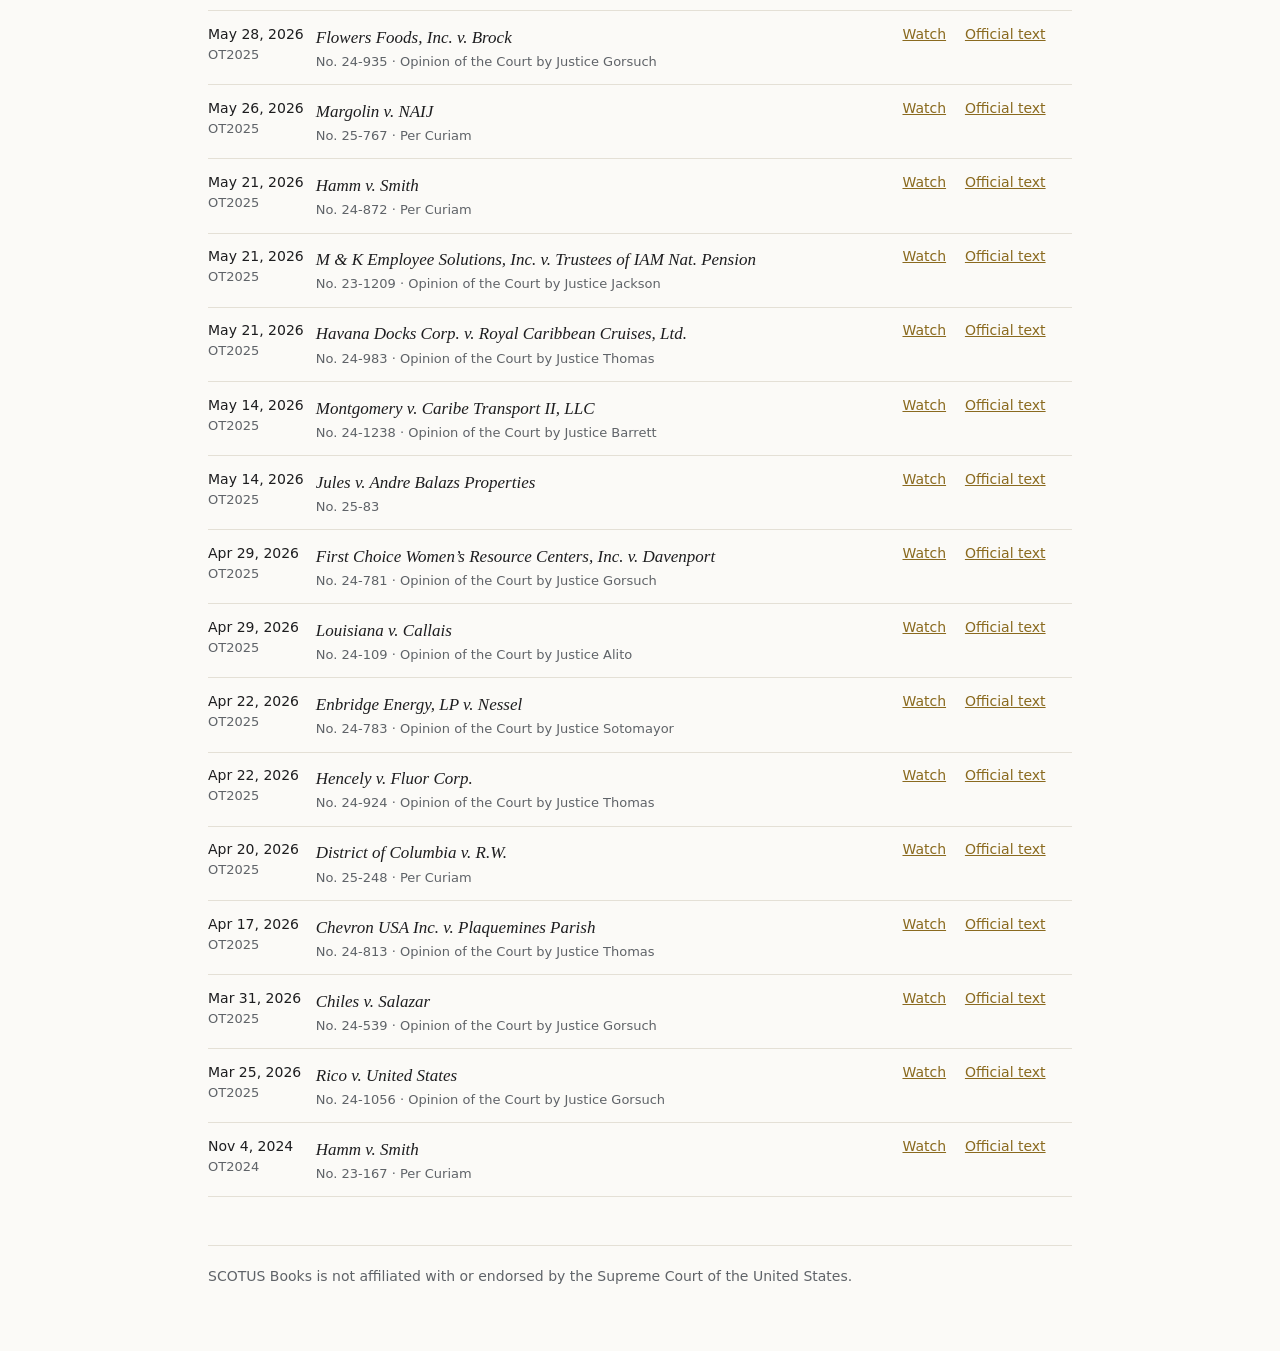
==== commit 97252639: "Update opinions list (2026-11-27)" ====
--- a/docs/opinions.html
+++ b/docs/opinions.html
@@ -13,7 +13,7 @@
 
   <p class="kicker">SCOTUS Books</p>
   <h1>Opinions read aloud</h1>
-  <p class="muted">53 readings, newest decision first. Updated November 26, 2026. Videos marked private aren't viewable yet.</p>
+  <p class="muted">54 readings, newest decision first. Updated November 27, 2026. Videos marked private aren't viewable yet.</p>
 
   <input id="filter" type="search" placeholder="Search cases, dockets, terms, Justices" aria-label="Search opinions">
 
@@ -279,6 +279,11 @@
         <td class="date"><time datetime="2026-03-31">Mar 31, 2026</time><span class="term">OT2025</span></td>
         <td class="case"><span class="name">Chiles v. Salazar</span><span class="meta">No. 24-539 · Opinion of the Court by Justice Gorsuch</span></td>
         <td class="links"><a href="https://youtu.be/DpbcQvHwDJA">Watch</a> <a href="https://www.supremecourt.gov/opinions/25pdf/607us2r24_4315.pdf">Official text</a></td>
+      </tr>
+      <tr data-search="rico v. united states 24-1056 ot2025 607 u.s. 609 opinion of the court by justice gorsuch 2026-03-25">
+        <td class="date"><time datetime="2026-03-25">Mar 25, 2026</time><span class="term">OT2025</span></td>
+        <td class="case"><span class="name">Rico v. United States</span><span class="meta">No. 24-1056 · Opinion of the Court by Justice Gorsuch</span></td>
+        <td class="links"><a href="https://youtu.be/KAXHr_74V7I">Watch</a> <a href="https://www.supremecourt.gov/opinions/25pdf/607us2r23_4g15.pdf">Official text</a></td>
       </tr>
       <tr data-search="hamm v. smith 23-167 ot2024 604 u.s. 1 per curiam 2024-11-04">
         <td class="date"><time datetime="2024-11-04">Nov 4, 2024</time><span class="term">OT2024</span></td>
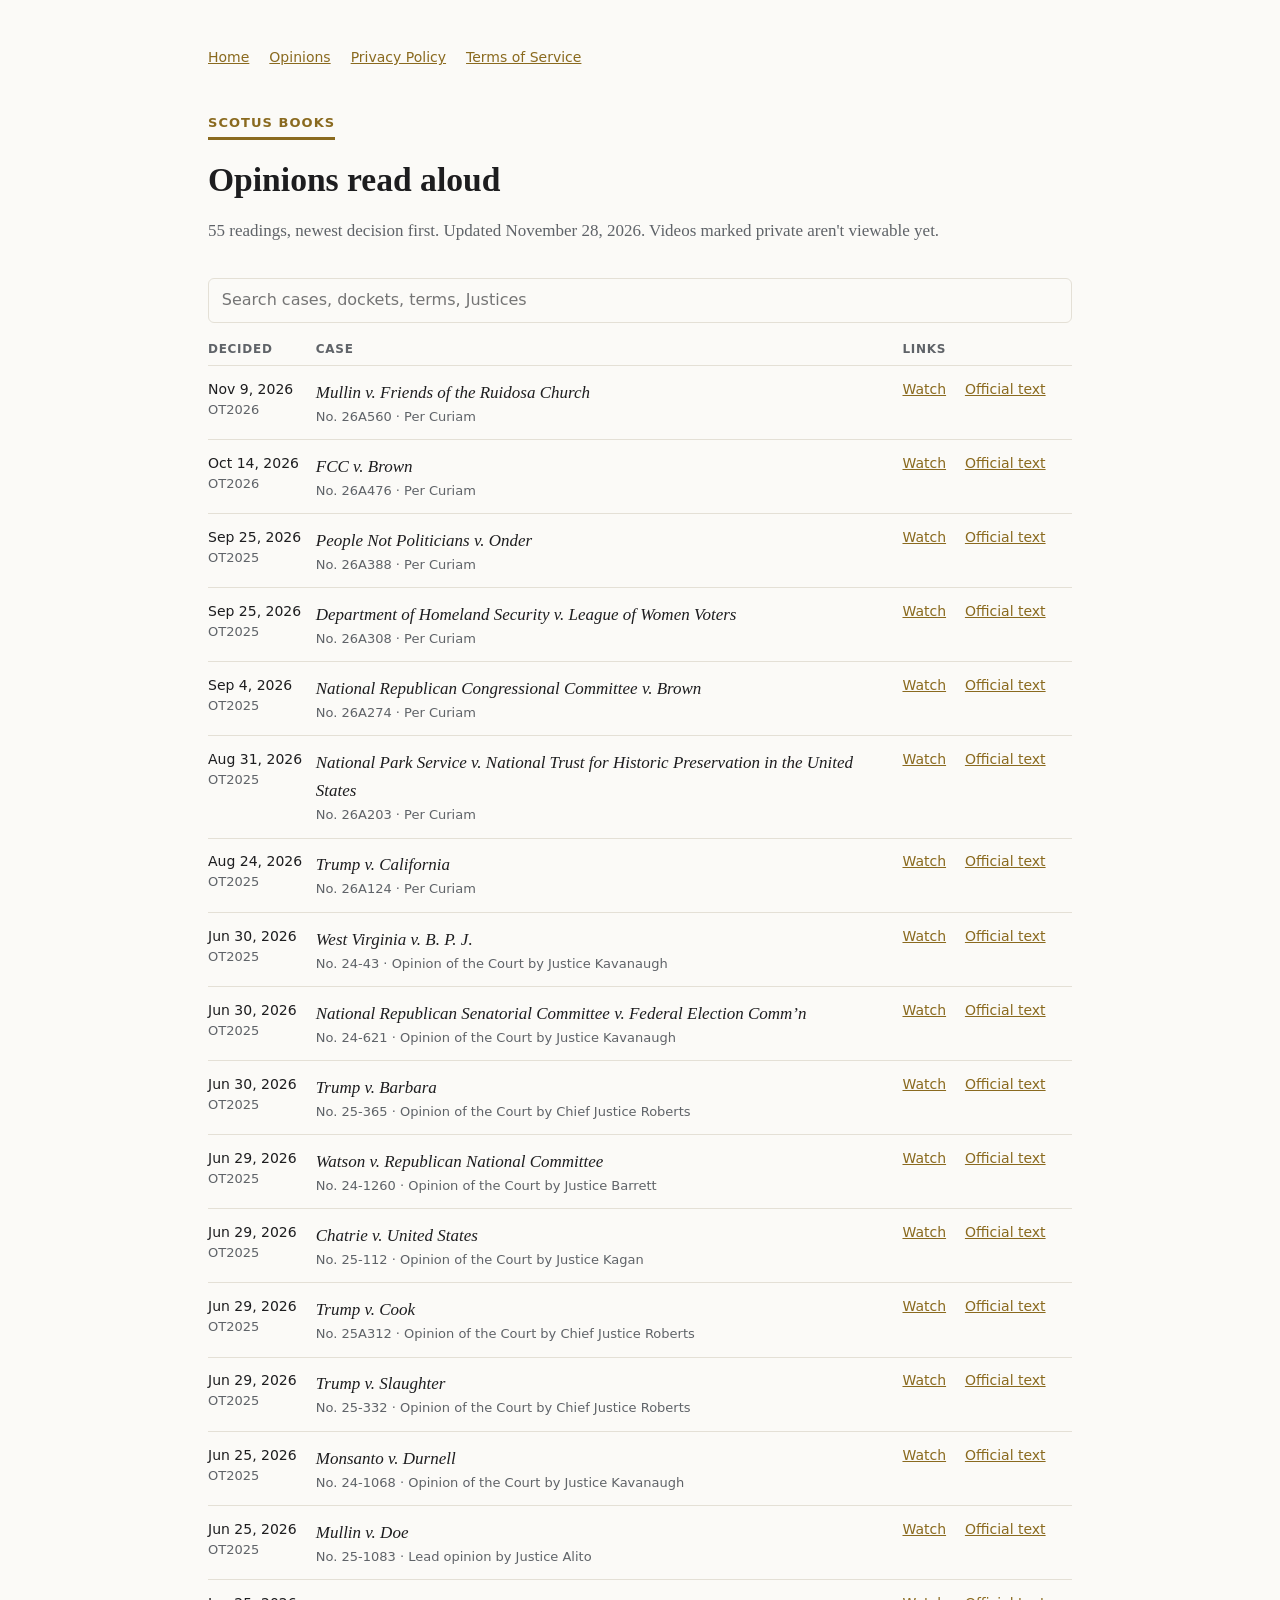
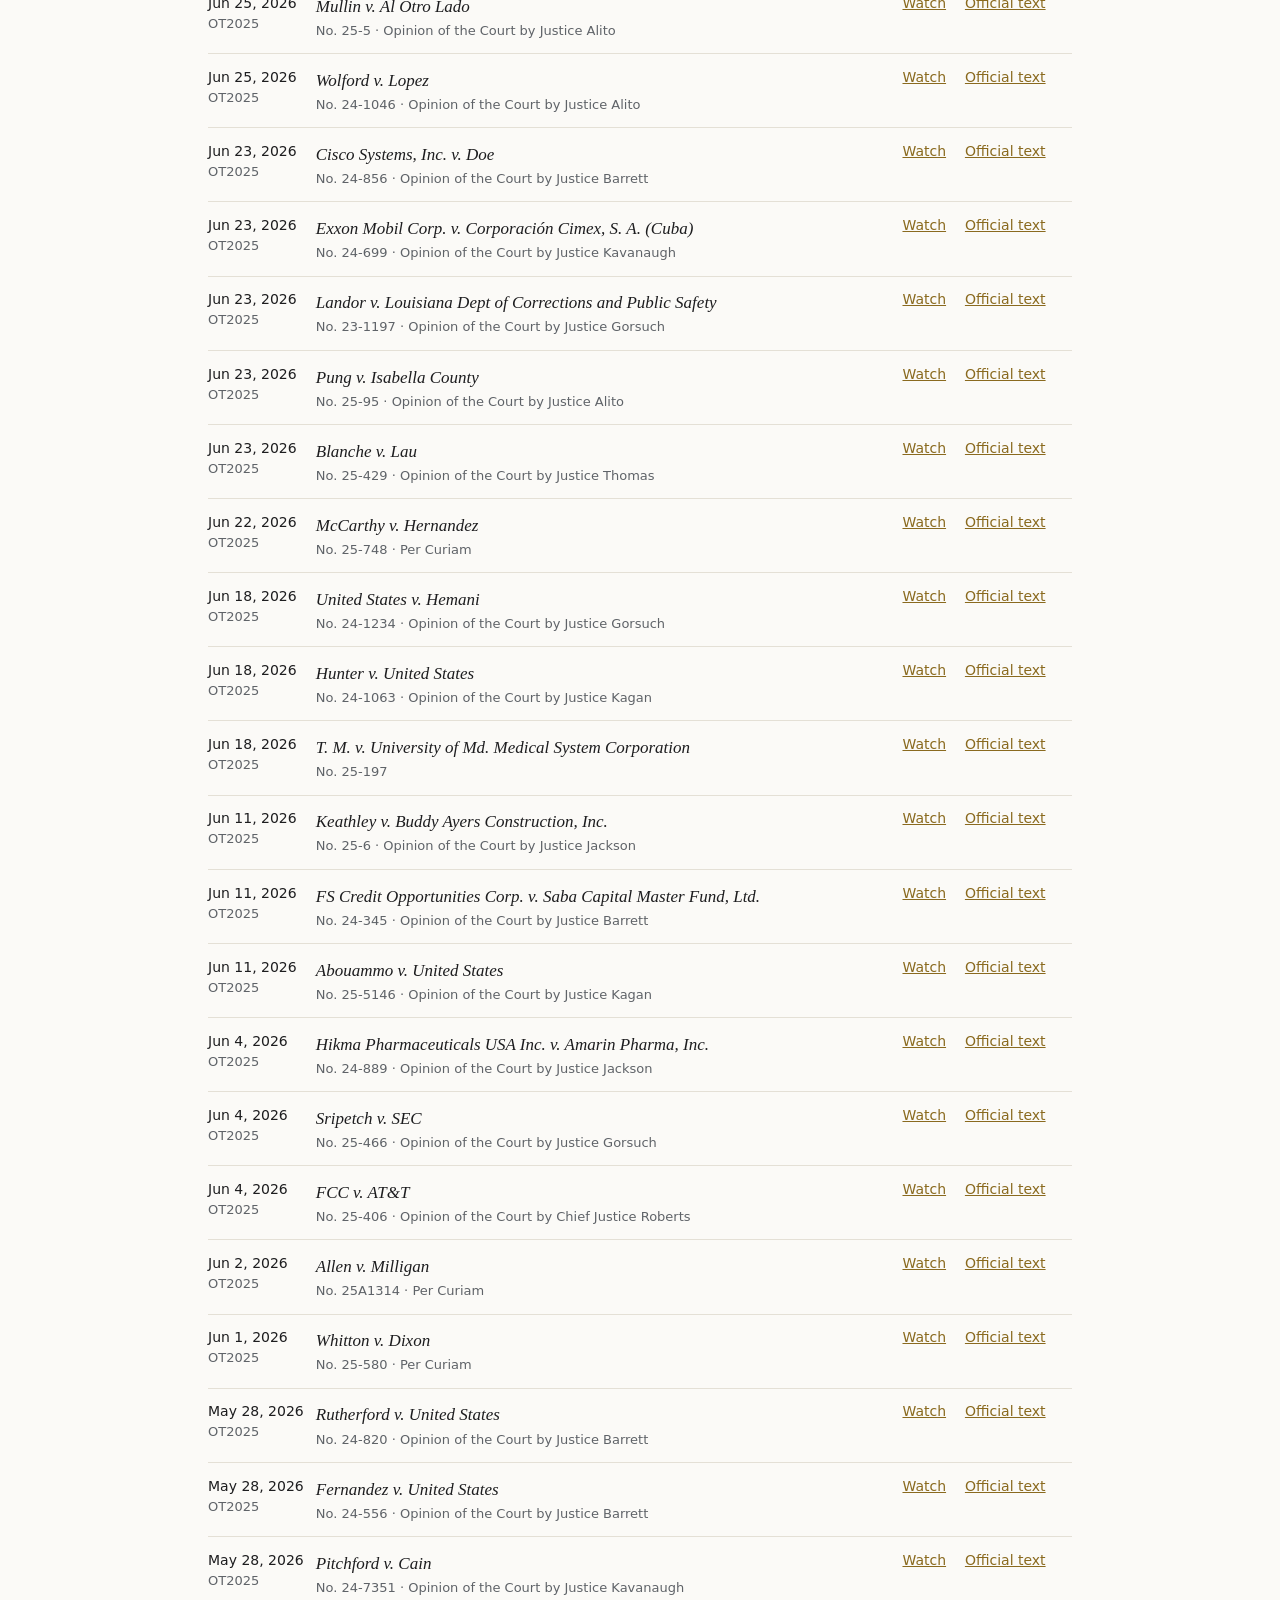
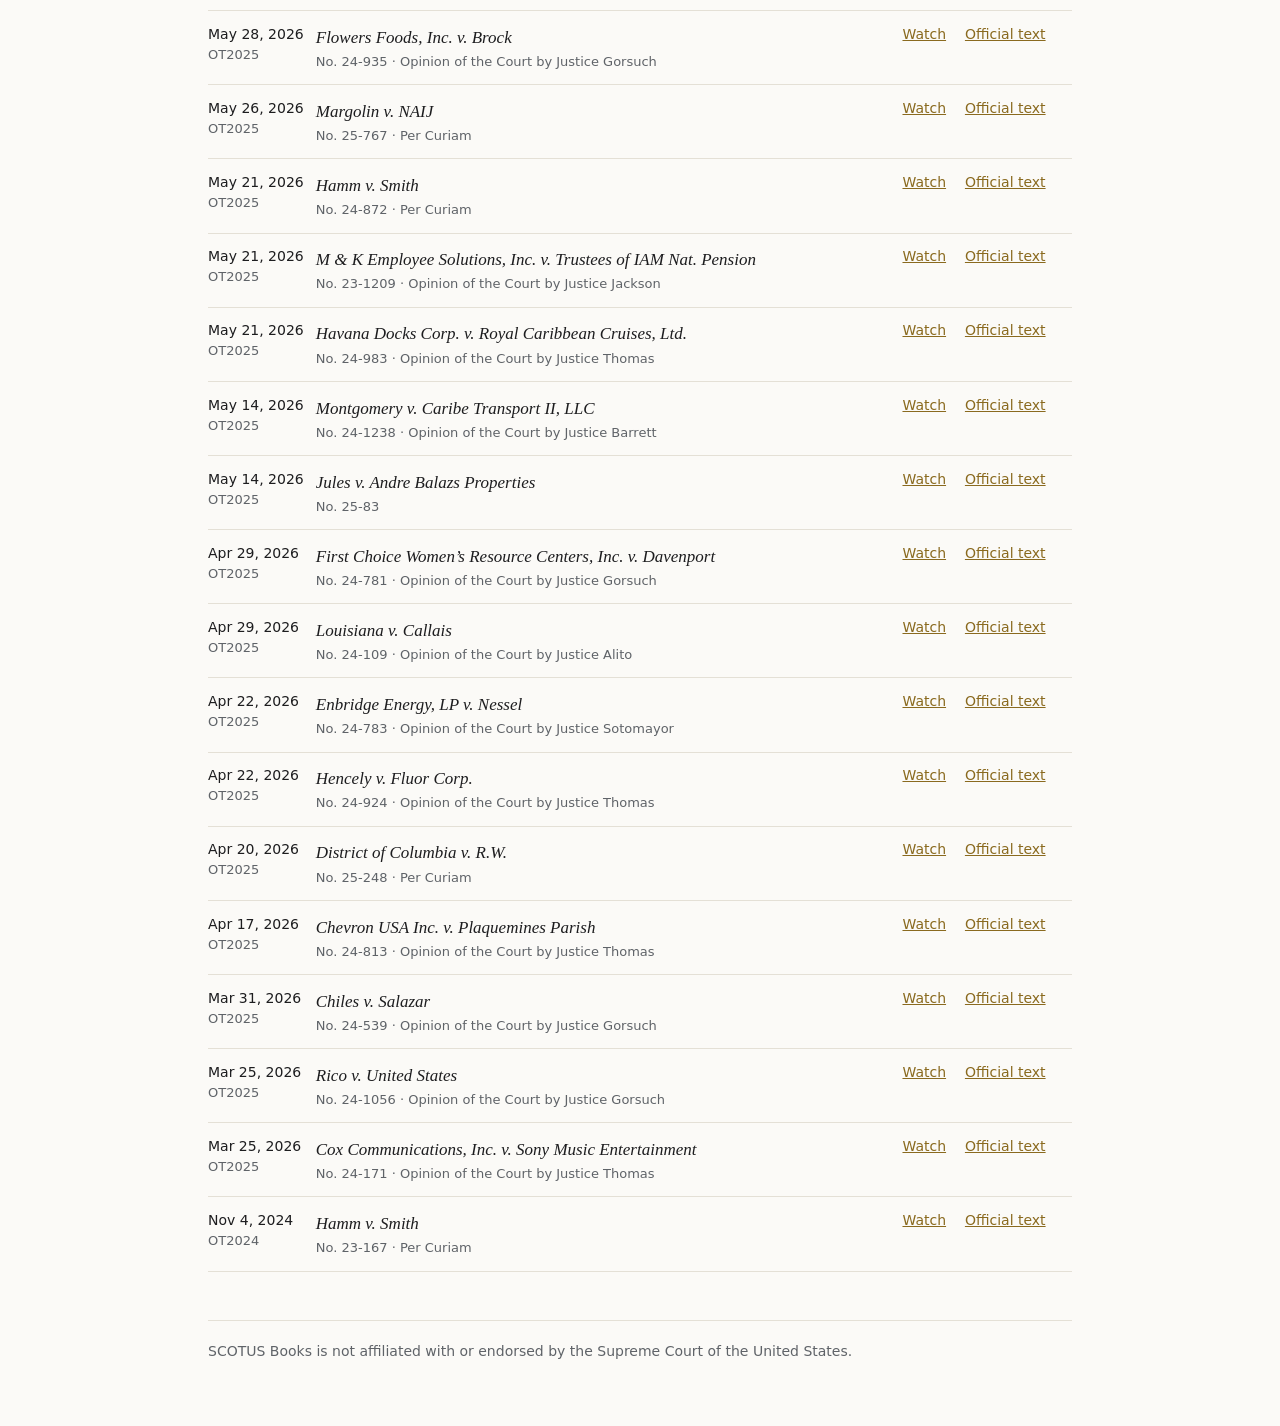
==== commit ff70e910: "Update opinions list (2026-11-28)" ====
--- a/docs/opinions.html
+++ b/docs/opinions.html
@@ -13,7 +13,7 @@
 
   <p class="kicker">SCOTUS Books</p>
   <h1>Opinions read aloud</h1>
-  <p class="muted">54 readings, newest decision first. Updated November 27, 2026. Videos marked private aren't viewable yet.</p>
+  <p class="muted">55 readings, newest decision first. Updated November 28, 2026. Videos marked private aren't viewable yet.</p>
 
   <input id="filter" type="search" placeholder="Search cases, dockets, terms, Justices" aria-label="Search opinions">
 
@@ -284,6 +284,11 @@
         <td class="date"><time datetime="2026-03-25">Mar 25, 2026</time><span class="term">OT2025</span></td>
         <td class="case"><span class="name">Rico v. United States</span><span class="meta">No. 24-1056 · Opinion of the Court by Justice Gorsuch</span></td>
         <td class="links"><a href="https://youtu.be/KAXHr_74V7I">Watch</a> <a href="https://www.supremecourt.gov/opinions/25pdf/607us2r23_4g15.pdf">Official text</a></td>
+      </tr>
+      <tr data-search="cox communications, inc. v. sony music entertainment 24-171 ot2025 607 u.s. 583 opinion of the court by justice thomas 2026-03-25">
+        <td class="date"><time datetime="2026-03-25">Mar 25, 2026</time><span class="term">OT2025</span></td>
+        <td class="case"><span class="name">Cox Communications, Inc. v. Sony Music Entertainment</span><span class="meta">No. 24-171 · Opinion of the Court by Justice Thomas</span></td>
+        <td class="links"><a href="https://youtu.be/00_E3ncFWtg">Watch</a> <a href="https://www.supremecourt.gov/opinions/25pdf/607us2r22_k4lo.pdf">Official text</a></td>
       </tr>
       <tr data-search="hamm v. smith 23-167 ot2024 604 u.s. 1 per curiam 2024-11-04">
         <td class="date"><time datetime="2024-11-04">Nov 4, 2024</time><span class="term">OT2024</span></td>
